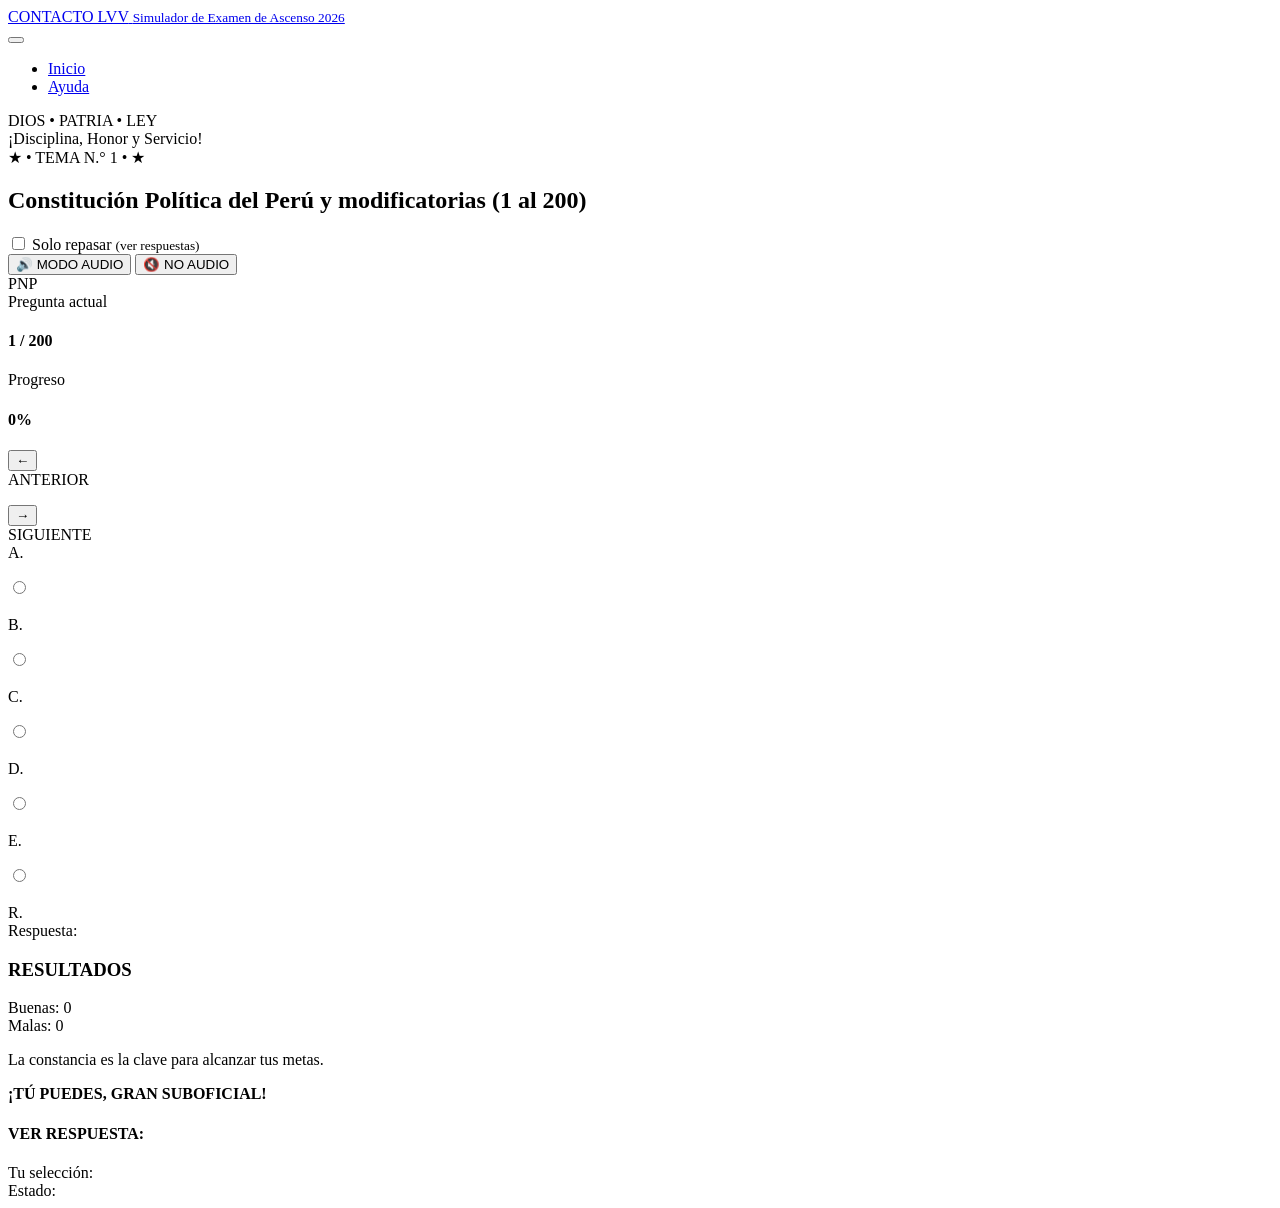
==== tema1.html @ 5bf06edc "Update tema1.html" ====
<!doctype html>
<html lang="es">

<head>
    <meta charset="utf-8">
    <meta name="viewport" content="width=device-width, initial-scale=1">
    <title>Prepárate para Ascender</title>

    <!-- Bootstrap -->
    <link rel="stylesheet" href="css/bootstrap.css" />

    <!-- Estilos PNP -->
    <link rel="stylesheet" href="css/estilos-pnp.css" />

    <!-- JS existente -->
    <script src="js/index.js"></script>
</head>

<body onload="contarLineas(); copiarLinea();">

    <!-- =========================
         FONDO DECORATIVO
    ========================== -->
    <div class="fondo-pnp"></div>

    <!-- =========================
         HEADER SUPERIOR
    ========================== -->
    <header class="header-pnp">
        <div class="container-fluid px-0">
            <nav class="navbar navbar-expand-lg navbar-pnp">
                <div class="container-fluid">
                    <a class="navbar-brand brand-pnp" href="#">
                        <div class="brand-logo">
                            <!-- Cambia por tu imagen real si quieres -->
                            <img src="img/escudo-pnp.png" alt="Escudo PNP" onerror="this.style.display='none'">
                        </div>
                        <div class="brand-texto">
                            <span class="brand-lvv">CONTACTO LVV</span>
                            <small>Simulador de Examen de Ascenso 2026</small>
                        </div>
                    </a>

                    <button class="navbar-toggler navbar-toggler-pnp" type="button" data-bs-toggle="collapse" data-bs-target="#navbarText">
                        <span class="navbar-toggler-icon"></span>
                    </button>

                    <div class="collapse navbar-collapse" id="navbarText">
                        <ul class="navbar-nav me-auto mb-2 mb-lg-0 nav-pnp">
                            <li class="nav-item">
                                <a class="nav-link active" href="principal.html">Inicio</a>
                            </li>
                            <li class="nav-item">
                                <a class="nav-link" href="#">Ayuda</a>
                            </li>
                        </ul>

                        <div class="header-lema">
                            <div class="lema-principal">DIOS • PATRIA • LEY</div>
                            <div class="lema-secundario">¡Disciplina, Honor y Servicio!</div>
                        </div>
                    </div>
                </div>
            </nav>
        </div>
    </header>

    <!-- =========================
         CONTENEDOR GENERAL
    ========================== -->
    <main class="contenedor-simulador">

        <!-- =========================
             CABECERA DEL TEMA
        ========================== -->
        <section class="panel panel-tema">
            <div class="tema-lateral">
                <img src="img/escudo-pnp.png" alt="Escudo PNP" onerror="this.style.display='none'">
            </div>

            <div class="tema-centro">
                <div class="tema-badge">★ • TEMA N.° 1 • ★</div>
                <h1>
                    Constitución Política del Perú y modificatorias
                    <span>(1 al 200)</span>
                </h1>
            </div>

            <div class="tema-lateral tema-lateral-right">
                <img src="img/escudo-pnp.png" alt="Escudo PNP" onerror="this.style.display='none'">
            </div>
        </section>

        <!-- =========================
             PANEL DE CONTROLES
        ========================== -->
        <section class="panel panel-controles">
            <div class="controles-izq">
                <label class="check-custom">
                    <input type="checkbox" id="evaluarcheck" onchange="micheck(this)">
                    <span class="check-box"></span>
                    <span class="check-texto">Solo repasar <small>(ver respuestas)</small></span>
                </label>
            </div>

            <div class="controles-centro">
                <button class="btn-pnp btn-audio-verde" onclick="leerparrafos()">
                    <span class="icono-btn">🔊</span> MODO AUDIO
                </button>

                <button class="btn-pnp btn-audio-rojo" onclick="detenerlectura()">
                    <span class="icono-btn">🔇</span> NO AUDIO
                </button>
            </div>

            <div class="controles-der">
                <div class="marca-pnp">PNP</div>
            </div>
        </section>

        <!-- =========================
             PANEL CONTADOR / PROGRESO
             (LISTO PARA CONECTAR CON JS)
        ========================== -->
        <section class="panel panel-progreso">
            <div class="progreso-bloque progreso-bloque-izq">
                <span class="lbl-progreso">Pregunta actual</span>
                <h4 id="contadorPreguntas">1 / 200</h4>
            </div>

            <div class="progreso-bloque progreso-bloque-centro">
                <div class="barra-progreso">
                    <div id="barraPreguntas" class="barra-progreso-fill"></div>
                </div>
            </div>

            <div class="progreso-bloque progreso-bloque-der">
                <span class="lbl-progreso">Progreso</span>
                <h4 id="porcentajePreguntas">0%</h4>
            </div>
        </section>

        <!-- =========================
             PREGUNTA PRINCIPAL
        ========================== -->
        <section class="panel panel-pregunta">
            <div class="pregunta-nav pregunta-nav-left">
                <button class="btn-nav-pregunta" onclick="atras()">
                    <span class="flecha-nav">←</span>
                </button>
                <div class="texto-nav">ANTERIOR</div>
            </div>

            <div class="pregunta-texto">
                <p id="parra1"></p>
            </div>

            <div class="pregunta-nav pregunta-nav-right">
                <button class="btn-nav-pregunta" onclick="siguiente()">
                    <span class="flecha-nav">→</span>
                </button>
                <div class="texto-nav">SIGUIENTE</div>
            </div>
        </section>

        <!-- =========================
             OPCIONES
        ========================== -->

        <!-- A -->
        <section class="opcion-card opcion-a">
            <div class="opcion-letra">A.</div>
            <div class="opcion-contenido">
                <p id="parra2"></p>
            </div>
            <div class="opcion-radio">
                <input type="radio" name="opcion" value="A" onclick="responder()">
            </div>
            <div class="opcion-estado">
                <img id="imagen1" src="" alt="">
            </div>
        </section>

        <!-- B -->
        <section class="opcion-card opcion-b">
            <div class="opcion-letra">B.</div>
            <div class="opcion-contenido">
                <p id="parra3"></p>
            </div>
            <div class="opcion-radio">
                <input type="radio" name="opcion" value="B" onclick="responder()">
            </div>
            <div class="opcion-estado">
                <img id="imagen2" src="" alt="">
            </div>
        </section>

        <!-- C -->
        <section class="opcion-card opcion-c">
            <div class="opcion-letra">C.</div>
            <div class="opcion-contenido">
                <p id="parra4"></p>
            </div>
            <div class="opcion-radio">
                <input type="radio" name="opcion" value="C" onclick="responder()">
            </div>
            <div class="opcion-estado">
                <img id="imagen3" src="" alt="">
            </div>
        </section>

        <!-- D -->
        <section class="opcion-card opcion-d">
            <div class="opcion-letra">D.</div>
            <div class="opcion-contenido">
                <p id="parra5"></p>
            </div>
            <div class="opcion-radio">
                <input type="radio" name="opcion" value="D" onclick="responder()">
            </div>
            <div class="opcion-estado">
                <img id="imagen4" src="" alt="">
            </div>
        </section>

        <!-- E -->
        <section class="opcion-card opcion-e">
            <div class="opcion-letra">E.</div>
            <div class="opcion-contenido">
                <p id="parra6"></p>
            </div>
            <div class="opcion-radio">
                <input type="radio" name="opcion" value="E" onclick="responder()">
            </div>
            <div class="opcion-estado">
                <img id="imagen5" src="" alt="">
            </div>
        </section>

        <!-- =========================
             RESPUESTA / EXPLICACIÓN
        ========================== -->
        <section class="panel panel-respuesta" id="bloqueRespuesta">
            <div class="respuesta-icono">R.</div>
            <div class="respuesta-texto">
                <div class="respuesta-titulo">Respuesta:</div>
                <p id="parra7"></p>
            </div>
        </section>

        <!-- =========================
             RESULTADOS
        ========================== -->
        <section class="panel panel-resultados">
            <div class="resultado-escudo">
                <img src="img/escudo-pnp.png" alt="Escudo PNP" onerror="this.style.display='none'">
            </div>

            <div class="resultado-marcadores">
                <h3>RESULTADOS</h3>

                <div class="marcador-item marcador-buenas">
                    <span class="marcador-label">Buenas:</span>
                    <span id="verbuenas">0</span>
                </div>

                <div class="marcador-item marcador-malas">
                    <span class="marcador-label">Malas:</span>
                    <span id="vermalas">0</span>
                </div>

                <div class="marcador-item marcador-extra">
                    <span id="malucas"></span>
                </div>
            </div>

            <div class="resultado-frase">
                <p>La constancia es la clave para alcanzar tus metas.</p>
                <strong>¡TÚ PUEDES, GRAN SUBOFICIAL!</strong>
            </div>
        </section>

        <!-- =========================
             PANEL INFERIOR
        ========================== -->
        <section class="panel panel-info-final">
            <div class="info-columna info-respuesta">
                <h4>VER RESPUESTA:</h4>
                <div class="caja-respuesta">
                    <p id="respuesta" hidden></p>
                </div>
            </div>

            <div class="info-columna info-estado">
                <div class="dato-estado">
                    <span class="dato-label">Tu selección:</span>
                    <strong id="seleccion"></strong>
                </div>
                <div class="dato-estado">
                    <span class="dato-label">Estado:</span>
                    <strong id="verbandera"></strong>
                </div>
            </div>
        </section>

        <!-- textarea oculto -->
    
        <textarea id="txtArea" cols="50" hidden="none">
1. TODA PERSONA TIENE DERECHO: A ELEGIR SU LUGAR DE RESIDENCIA, A TRANSITAR POR EL TERRITORIO NACIONAL Y A SALIR DE ÉL Y ENTRAR EN ÉL, SALVO LIMITACIONES POR:
RAZONES DE SEGURIDAD PREVIA RESOLUCIÓN FISCAL Y EN APLICACIÓN DE LA LEY DE EXTRANJERÍA.
CAUSAS DE SALUD PÚBLICA O POR MANDATO JUDICIAL O POR APLICACIÓN DE LA LEY DE MIGRACIONES.
RAZONES DE SANIDAD O POR MANDATO JUDICIAL O POR APLICACIÓN DE LA LEY DE EXTRANJERÍA.
CAUSAS DE SALUBRIDAD, MANDATO ADMINISTRATIVO O POR APLICACIÓN DE LA LEY DE EXTRANJERÍA 
RAZONES DE SANIDAD O POR MANDATO JUDICIAL A PEDIDO DE LA SEGURIDAD PRIVADA AEROPORTUARIA.
RAZONES DE SANIDAD O POR MANDATO JUDICIAL O POR APLICACIÓN DE LA LEY DE EXTRANJERÍA.
UBICACIÓN ART: [TITULO l] [CAPITULO l]
CÓDIGO.180838
.
2.	SE RECONOCEN LOS DERECHOS DE SINDICACIÓN Y HUELGA DE LOS SERVIDORES PÚBLICOS. NO ESTÁN COMPRENDIDOS:.
TODOS LOS FUNCIONARIOS DEL ESTADO.
LOS MIEMBROS DE LA SUNAT NI DEL INSTITUTO NACIONAL PENITENCIARIO.
LOS QUE DESEMPEÑAN CARGOS DE CARRERA EN LA ADMINISTRACIÓN PÚBLICA.
LOS MIEMBROS DE LAS FUERZAS ARMADAS Y DE LA POLICÍA NACIONAL.
LOS MIEMBROS DE LAS FUERZAS ARMADAS Y DE LA POLICÍA NACIONAL EN ACTIVIDAD Y RETIRO.
LOS MIEMBROS DE LAS FUERZAS ARMADAS Y DE LA POLICÍA NACIONAL.
UBICACIÓN. ART: [TITULO l] [CAPITULO IV]
CÓDIGO.180839
.
3.	TODA PERSONA TIENE DERECHO AL HONOR Y A LA:.
INTIMIDAD PERSONAL Y FAMILIAR.
DESHONRA.
VIDA EN RIQUEZA
INTIMIDAD.
INTIMIDAD RELIGIOSA 
INTIMIDAD PERSONAL Y FAMILIAR.
UBICACIÓN: (ART: [TITULO l] [CAPITULO l] 
CÓDIGO:180840
.
4.	TIENE LA MÁS ALTA JERARQUÍA EN EL SERVICIO A LA NACIÓN.
JUECES SUPERIORES
EL PRESIDENTE DEL TRIBUNAL CONSTITUCIONAL.
EL FISCAL DE LA NACIÓN.
EL PRESIDENTE DEL CONSEJO DE MINISTROS.
PRESIDENTE DE LA REPÚBLICA.
PRESIDENTE DE LA REPÚBLICA.
UBICACIÓN: (ART: [TITULO l] [CAPITULO IV] 
CÓDIGO180841
.
5.	ESTA CONSIDERADO EN LA FINALIDAD FUNDAMENTAL DE LA POLICIA NACIONAL LO SIGUIENTE:.
GARANTIZAR, MANTENER Y RESTABLECER EL ORDEN INTERNO Y PÚBLICO.
GARANTIZAR, MANTENER Y ESTABLECER EL ORDEN INTERNO.
GARANTIZAR, MANTENER Y RESTABLECER EL ORDEN PÚBLICO.
GARANTIZAR, MANTENER Y RESTABLECER EL ORDEN INTERNO.
GARANTIZAR Y RESTABLECER EL ORDEN INTERNO.
GARANTIZAR, MANTENER Y RESTABLECER EL ORDEN INTERNO.
UBICACIÓN: (ART: [TITULO IV] [CAPITULO XII]
CÓDIGO:180842
.
6.	ES ESTADO DE EMERGENCIA SE PRODUCE EN CASO DE:.
GUERRA CIVIL 
CATÁSTROFE O DE GRAVES CIRCUNSTANCIAS QUE AFECTEN LA VIDA DE LA NACIÓN.
INVASIÓN.
GUERRA EXTERIOR.
CONFLICTOS SOCIALES.
CATÁSTROFE O DE GRAVES CIRCUNSTANCIAS QUE AFECTEN LA VIDA DE LA NACIÓN.
UBICACIÓN: (ART: [TITULO IV] [CAPITULO VII]
CÓDIGO.180843
.
7.	EN LOS DERECHOS FUNDAMENTALES DE LA PERSONA; TODA PERSONA TIENE DERECHO:.
A PARTICIPAR EN LA SEGURIDAD CIUDADANA 
A LA LIBERTAD DE CONCIENCIA Y DE RELIGIÓN EN FORMA INDIVIDUAL O ASOCIADA.
A PARTICIPAR EN EL ORDEN PÚBLICO.
A PARTICIPAR EN EL ORDEN INTERNO.
A INFORMACIONES QUE AFECTAN LA INTIMIDAD PERSONAL.
A LA LIBERTAD DE CONCIENCIA Y DE RELIGIÓN EN FORMA INDIVIDUAL O ASOCIADA.
UBICACIÓN: (ART: [TITULO l] [CAPITULO l]
CÓDIGO.180844
.
8.	MIENTRAS NO HAYAN PASADO A LA SITUACIÓN DE RETIRO, DE ACUERDO A LEY, LOS MIEMBROS DE LAS FUERZAS ARMADAS Y DE LA POLICIA NACIONAL, NO PUEDEN REALIZAR ACTOS DE:.
REUNIÓN.
ASOCIACIÓN.
PROSELITISMO.
DIVERSIÓN.
ORGANIZACIÓN.
PROSELITISMO.
UBICACIÓN: (ART: [TITULO l] [CAPITULO III]
CÓDIGO180845
.
9.	QUIÉN DIRIGE EL SISTEMA DE DEFENSA NACIONAL:
EL PRESIDENTE DEL CONGRESO DE LA REPÚBLICA.
EL FISCAL DE LA NACIÓN.
EL PRESIDENTE DEL CONSEJO DE MINISTROS.
EL PRESIDENTE DE LA REPÚBLICA.
EL PRESIDENTE DEL COMANDO CONJUNTO DE LAS FUERZAS ARMADAS.
EL PRESIDENTE DE LA REPÚBLICA.
UBICACIÓN: (ART: [TITULO IV] [CAPITULO XII] 
CÓDIGO:180846
.
10 NADIE PUEDE SER INCOMUNICADO, SINO EN CASO INDISPENSABLE PARA EL ESCLARECIMIENTO DE UN DELITO Y:.
DE ACUERDO A LA GRAVEDAD DEL DELITO Y POR EL TIEMPO QUE DISPONGA EL JUEZ.
EN LA FORMA DE ACUERDO A LOS PROTOCOLOS DE LA INVESTIGACIÓN.
QUIEN LA EMPLEA INCURRE EN RESPONSABILIDAD.
DE LA MANERA ESTABLECIDA Y DE ACUERDO A LA GRAVEDAD DE LOS HECHOS.
EN LA FORMA Y POR EL TIEMPO PREVISTOS POR LA LEY.
EN LA FORMA Y POR EL TIEMPO PREVISTOS POR LA LEY.
UBICACIÓN(ART: [TITULO l] [CAPITULO l] 
CÓDIGO.180847
.
11.	LOS PERUANOS MAYORES DE DIECIOCHO AÑOS, SON:.
ELEGIBLES.
CONTRIBUYENTES
CIUDADANOS.
HABITANTES.
EXTRANJEROS.
CIUDADANOS.
UBICACIÓN: (ART: [TITULO l] [CAPITULO III]
CÓDIGO.180848
.
12.	TODA PERSONA TIENE DERECHO A LA VIDA, A SU IDENTIDAD, A SU INTEGRIDAD MORAL, PSÍQUICA Y FISICA Y A SU LIBRE DESARROLLO Y:.
DEBERES.
BIENESTAR.
OBLIGACIÓN.
CUALIDAD.
FORMALIDAD 
BIENESTAR.
UBICACIÓN: (ART: [TITULO l] [CAPITULO l]
CÓDIGO:180849
.
13.	EL PRESIDENTE DE LA REPÚBLICA OTORGA LOS ASCENSOS DE LOS GENERALES Y ALMIRANTES DE LAS FUERZAS ARMADAS Y DE LOS GENERALES DE LA POLICÍA NACIONAL, SEGÚN:.
PROPUESTA DEL DIRECTOR GENERAL DE LA PNP.
PROPUESTA DEL INSTITUTO CORRESPONDIENTE.
PROPUESTA DEL COMANDANTE GENERAL DEL EJÉRCITO.
PROPUESTA DEL MINISTRO DEL INTERIOR.
PROPUESTA DEL MINISTRO DE DEFENSA.
PROPUESTA DEL INSTITUTO CORRESPONDIENTE.
UBICACIÓN. (ART: [TITULO IV] CAPITULO XII]
CÓDIGO:180850
.
14 ¿EN QUE CASO NO SE ENTREGA AL ASILADO AL PAÍS CUYO GOBIERNO LO PERSIGUE?.
EN CASO DE PERDÓN.
EN CASO DE AMNISTÍA.
EN CASO DE INDULTO.
EN CASO DE EXPULSIÓN.
EN CASO DE DETENCIÓN.
EN CASO DE EXPULSIÓN.
UBICACIÓN: (ART: [TITULO I] [CAPITULO III]
CÓDIGO:180851
.
15.	NO PUEDEN PARTICIPAR EN ACTIVIDADES PARTIDARIAS O MANIFESTACIONES NI REALIZAR ACTOS DE PROSELITISMO,
MIENTRAS NO HAYAN PASADO A LA SITUACIÓN DE RETIRO:.
LOS MIEMBROS DE LAS FUERZAS ARMADAS Y DE LA POLICÍA NACIONAL.
LOS INTEGRANTES DE LAS RONDAS CAMPESINASLOS MIEMBROS DEL SERENAZGO.
LOS INTEGRANTES DEL CUERPO GENERAL DE BOMBEROS.
LOS MIEMBROS DE LOS COMITÉS DE AUTODEFENSA.
LOS MIEMBROS DE LAS FUERZAS ARMADAS Y DE LA POLICÍA NACIONAL.
UBICACIÓN: (ART: [TITULO l] [CAPITULO III]
CÓDIGO.180852
.
16.	TODA PERSONA TIENE DERECHO A LA LIBERTAD Y A LA SEGURIDAD PERSONALES, EN CONSECUENCIA NADIE DEBE SER VÍCTIMA DE:.
INCOMUNICACIÓN, SALVO SEA NECESARIO PARA LA INVESTIGACIÓN ADMINISTRATIVA A CARGO DE LA OFICINA DE DISCIPLINA 
DELITO CONTRA EL PATRIMONIO EN LA MODALIDAD DE ROBO COMETIDO POR DOS O MAS PERSONAS.
OBTENCIÓN DE DECLARACIONES VIOLENTAS, PREVIA RESOLUCIÓN JURISDICCIONAL CON LAS GARANTÍAS DE LEY.
DETENCIÓN ARBITRARIA, SALVO COMETA INFRACCIÓN AL RÉGIMEN DISCIPLINARIO EN EL NIVEL DE MUY GRAVE.
VIOLENCIA MORAL, PSÍQUICA O FÍSICA, NI SOMETIDO A TORTURA O A TRATOS INHUMANOS O HUMILLANTES.
VIOLENCIA MORAL, PSÍQUICA O FÍSICA, NI SOMETIDO A TORTURA O A TRATOS INHUMANOS O HUMILLANTES.
UBICACIÓN: (ART: [TITULO l] [CAPITULO l] 
CÓDIGO180853
.
17.	NO SON DELIBERANTES, ESTÁN SUBORDINADAS AL PODER CONSTITUCIONAL:. 
LAS FUERZAS ARMADAS Y LA POLICÍA NACIONAL.
CONGRESISTAS DE LA REPÚBLICA.
PODER JUDICIAL Y EL MINISTERIO PÚBLICO.
EL EJÉRCITO, MARINA, AVIACIÓN Y POLICÍA PRIVADA.
LOS FISCALES TITULARES DE LA ACCIÓN PENAL.
LAS FUERZAS ARMADAS Y LA POLICÍA NACIONAL.
UBICACIÓN: (ART: [TITULO IV] [CAPITULO XII]
CÓDIGO:180854
.
18 NINGÚN FUNCIONARIO O SERVIDOR PÚBLICO PUEDE DESEMPEÑAR MÁS DE UN EMPLEO O CARGO PÚBLICO REMUNERADO, CON EXCEPCIÓN DE UNO MÁS:.
POR FUNCIÓN DOCENTE.
POR ORDEN DEL PRESIDENTE DE LA REPÚBLICA.
POR DISPOSICIÓN SUPERIOR
POR FUNCIÓN DE LOCADOR.
POR ORDEN DEL DIRECTOR GENERAL DE LA PNP.
POR FUNCIÓN DOCENTE.
UBICACIÓN. (ART: [TITULO l] [CAPITULO IV]
CÓDIGO.180855
.
19.	LA DEFENSA DE LA PERSONA HUMANA Y EL RESPETO DE SU DIGNIDAD SON EL FIN SUPREMO DE:.
EL ESTADO Y EL GOBIERNO 
EL GOBIERNO Y LA COMUNIDAD.
LA SOCIEDAD Y LA NACIÓN.
LA SOCIEDAD Y EL GOBIERNO.
LA SOCIEDAD Y DEL ESTADO.
LA SOCIEDAD Y DEL ESTADO.
UBICACIÓN. (ART. [TITULO l] [CAPITULO l] 
CÓDIGO:180856
.
20.	LA DEFENSA DE LOS INTERESES DEL ESTADO ESTÁ A CARGO DE LOS:.
CONGRESISTAS CONFORME A LEY.
MINISTROS DE ESTADO CONFORME A LEY.
PRESIDENTES DE LOS GOBIERNOS REGIONALES CONFORME A LEY.
REPRESENTANTES DEL MINISTERIO PÚBLICO CONFORME A LEY.
PROCURADORES PÚBLICOS CONFORME A LEY.
PROCURADORES PÚBLICOS CONFORME A LEY.
UBICACIÓN: (ART: [TITULO ll] [CAPITULO l] 
CÓDIGO180857
.
21 ES DELITO TODA ACCIÓN QUE SUSPENDE O CLAUSURA ALGÚN ÓRGANO DE EXPRESIÓN O LE IMPIDE:.
CIRCULAR LIBREMENTE.
FUNDAR MEDIOS DE COMUNICACIÓN.
DIFUNDIR MEDIOS DE COMUNICACIÓN.
DIFUNDIR LIBREMENTE.
CIRCULAR RESTRICTIVAMENTE.
CIRCULAR LIBREMENTE.
UBICACIÓN: (ART: [TITULO l] [CAPITULO l] 
CÓDIGO:180858
.
22. TODA PERSONA TIENE DERECHO A LA LIBERTAD Y A LA SEGURIDAD PERSONALES, EN CONSECUENCIA:.
NO HAY PRISIÓN POR DEUDAS. ESTE PRINCIPIO NO ES APLICABLE AL INCUMPLIMIENTO DE DEBERES ALIMENTARIOS.
NO HAY PRISIÓN POR DEUDAS. ESTE PRINCIPIO NO LIMITA EL MANDATO JUDICIAL POR INCUMPLIMIENTO DE DEBERES ALIMENTARIOS.
NO HAY PRISIÓN POR DEUDAS. ESTE PRINCIPIO ES LIMITADO POR EL MANDATO FISCAL POR INCUMPLIMIENTO DE DEBERES ALIMENTARIOS.
NO HAY PRISIÓN POR DEUDAS. ESTE PRINCIPIO CORRESPONDE A TODOS LOS CASOS SUJETOS A RESOLUCIÓN JURISDICCIONAL.
NO HAY PRISIÓN POR DEUDAS. ESTE PRINCIPIO NO LIMITA EL MANDATO DEL DEFENSOR DEL PUEBLO EN PRESUNCIÓN DE DELITOS ALIMENTARIOS.
NO HAY PRISIÓN POR DEUDAS. ESTE PRINCIPIO NO LIMITA EL MANDATO JUDICIAL POR INCUMPLIMIENTO DE DEBERES ALIMENTARIOS.
UBICACIÓN: (ART: [TITULO l] [CAPITULO l] 
CÓDIGO:180859
.
23.	ESTA CONSIDERADO COMO UNA FINALIDAD FUNDAMENTAL DE LA POLICÍA NACIONAL:.
GARANTIZAR LA INTEGRIDAD TERRITORIAL DE LA REPÚBLICA.
ASUMIR EL CONTROL DEL MINISTERIO PÚBLICO 
LA DIRECCIÓN Y PREPARACIÓN DE LA DEFENSA NACIONAL 
PREVIENE, INVESTIGA Y COMBATE LA DELINCUENCIA.
PREVENIR, INVESTIGAR Y CONTROLAR LAS FRONTERAS.
PREVIENE, INVESTIGA Y COMBATE LA DELINCUENCIA.
UBICACIÓN: (ART: [TITULO IV] [CAPITULO XII]
CÓDIGO.180860
.
24.	TODA PERSONA TIENE DERECHO A GUARDAR EL:
SECRETO INDUSTRIAL
SECRETO LABORAL.
SECRETO PROFESIONAL.
SECRETO FAMILIAR.
SECRETO ELECTORAL 
SECRETO PROFESIONAL.
UBICACIÓN: (ART: [TITULO l] [CAPITULO l] 
CÓDIGO.180861
.
25.	TODA PERSONA TIENE DERECHO: A QUE LOS SERVICIOS INFORMÁTICOS, COMPUTARIZADOS O NO, PÚBLICOS O PRIVADOS:.
NO SUMINISTREN DATOS DE TODO TIPO, EN LA INVESTIGACIÓN PREPARATORIA.
NO SUMINISTREN DATOS QUE AFECTARÍAN EL PATRIMONIO PERSONAL Y FAMILIAR.
NO SUMINISTREN INFORMACIONES QUE AFECTEN LA INTIMIDAD PERSONAL Y FAMILIAR.
NO SUMINISTREN INFORMACIONES QUE AFECTEN EL ENTORNO LABORAL FEMENINO.
SUMINISTREN INFORMACIONES QUE AFECTEN LA INTIMIDAD PERSONAL Y FAMILIAR.
NO SUMINISTREN INFORMACIONES QUE AFECTEN LA INTIMIDAD PERSONAL Y FAMILIAR.
UBICACIÓN: (ART: [TITULO l] [CAPITULO l]
CÓDIGO:180862
.
26 ES DEBER DEL ESTADO ESTABLECER Y EJECUTAR LA POLITICA DE FRONTERAS Y PROMOVER LA INTEGRACIÓN, PARTICULARMENTE:
LATINOAMERICANA.
EUROPEA.
NORTEAMERICANA
SUDAMERICANA.
ASIÁTICA.
LATINOAMERICANA.
UBICACIÓN. (ART: [TITULO ll] [CAPITULO l]
CÓDIGO.180863
.
27.	SÓLO LAS FUERZAS ARMADAS Y LA POLICIA NACIONAL PUEDEN POSEER Y USAR ARMAS DE GUERRA, TODAS LAS QUE EXISTEN, ASI COMO LAS QUE SE FABRIQUEN O SE INTRODUZCAN EN EL PAIS PASAN A SER PROPIEDAD DEL ESTADO:. 
LUEGO DE UN PROCESO Y DE SER INDEMNIZADO
DESPUÉS DE EFECTUADA LA INVESTIGACIÓN.
SIN PROCESO NI INDEMNIZACIÓN.
PREVIA INDEMNIZACIÓN.
LUEGO DE UN PROCESO JUDICIAL.
SIN PROCESO NI INDEMNIZACIÓN.
UBICACIÓN: (ART: [TITULO IV] [CAPITULO XII] 
CÓDIGO:180864
.
28.	EL PLAZO DE PRESCRIPCIÓN SE DUPLICA EN CASO DE DELITOS COMETIDOS CONTRA EL PATRIMONIO DEL:.
AMBIENTE.
INSTITUTO.
PARTIDO POLÍTICO.
ESTADO.
PRIVADO.
ESTADO.
UBICACIÓN(ART: 41 [TITULO l] [CAPITULO IV]
CÓDIGO.180865
.
29.	LAS COMUNICACIONES, TELECOMUNICACIONES O SUS INSTRUMENTOS SÓLO PUEDEN SER ABIERTOS, INCAUTADOS, INTERCEPTADOS O INTERVENIDOS POR MANDAMIENTO MOTIVADO DEL:.
POLICÍA.
FISCAL.
JUEZ.
ABOGADO 
DEFENSOR DEL PUEBLO.
JUEZ.
UBICACIÓN: (ART: [TITULO l] [CAPITULO l]
CÓDIGO:180866
.
30	LOS DERECHOS DE INFORMAR Y OPINAR COMPRENDEN:.
LOS DE FUNDAR MEDIOS Y MECANISMOS DE EXPRESIÓN.
LOS DE FUNDAR MEDIOS DE COMUNICACIÓN.
LA INTEGRIDAD MORAL, PSÍQUICA, FÍSICA Y LIBRE DESARROLLO.
LA BUENA REPUTACIÓN, INTIMIDAD PERSONAL, VOZ E IMAGEN PROPIAS.
EJERCER EN PÚBLICO Y LIBREMENTE TODA CONFESIÓN RELIGIOSA.
LOS DE FUNDAR MEDIOS DE COMUNICACIÓN.
UBICACIÓN: (ART: [TITULO l] [CAPITULO l]
CÓDIGO:180867
.
31	LOS DELITOS COMETIDOS POR MEDIO DEL LIBRO, LA PRENSA Y LOS DEMÁS MEDIOS DE COMUNICACIÓN SOCIAL SE TIPIFICAN
EL CÓDIGO CIVIL Y SE JUZGAN EN EL FUERO CIVIL 
EL CÓDIGO PENAL Y SE JUZGAN EN EL FUERO MILITAR.
EL CÓDIGO DE JUSTICIA MILITAR Y SE JUZGAN EN EL FUERO COMÚN.
EL CÓDIGO CIVIL Y SE JUZGAN EN EL FUERO COMÚN.
EL CÓDIGO PENAL Y SE JUZGAN EN EL FUERO COMÚN.
EL CÓDIGO PENAL Y SE JUZGAN EN EL FUERO COMÚN.
UBICACIÓN:
CÓDIGO:180868
.
32.	LOS MIEMBROS DE LAS FUERZAS ARMADAS Y LA POLICÍA NACIONAL DEL PERÚ TIENEN DERECHO
A SER ELEGIDOS DIPUTADOS
A SER ELEGIDOS SENADORES
AL VOTO Y A LA PARTICIPACIÓN CIUDADANA
A SER ELEGIDOS ALCALDES
A SER ELEGIDOS GOBERNADORES
AL VOTO Y A LA PARTICIPACIÓN CIUDADANA
UBICACIÓN. (ART: [TITULO I] [CAPITULO III]
CÓDIGO.180869
.
33.	RESPECTO A LA INVIOLABILIDAD DEL DOMICILIO NADIE PUEDE INGRESAR EN ÉL NI EFECTUAR INVESTIGACIONES O REGISTROS SIN AUTORIZACIÓN DE LA PERSONA QUE LO HABITA O SIN MANDATO JUDICIAL:
NADIE ESTA OBLIGADO A HACER LO QUE LA LEY NO MANDA
SALVO FLAGRANTE DELITO O MUY GRAVE PELIGRO DE SU PERPETRACIÓN.
SALVO EN LOS CASOS QUE PREVIERA EL DECRETO LEGISLATIVO 1148.
LAS EXCEPCIONES POR SANIDAD SON REGULADAS POR EL CONGRESO 
ANTE INGRESO LEGAL, LA POLICÍA ESTABLECERÁ LA RESPONSABILIDAD 
SALVO FLAGRANTE DELITO O MUY GRAVE PELIGRO DE SU PERPETRACIÓN.
UBICACIÓN: (ART. [TITULO l] [CAPITULO l] 
CÓDIGO:180870
.
34.	EN DEFENSA DEL ORDEN CONSTITUCIONAL LA POBLACIÓN CIVIL TIENE DERECHO DE:.
SUBVERSIÓN.
INSURGENCIA.
HUELGA 
BLOQUEO DE VÍAS
MÍTINES.
INSURGENCIA.
UBICACIÓN' (ART: [TITULO ll] [CAPITULO l] 
CÓDIGO180871
.
35.	CARECEN DE VALOR LAS DECLARACIONES OBTENIDAS POR LA VIOLENCIA. QUIEN LA EMPLEA INCURRE EN:
VIOLENCIA FAMILIAR
CONTRAVENCIÓN.
VICTIMIZACIÓN.
ABUSO DE AUTORIDAD.
RESPONSABILIDAD.
RESPONSABILIDAD.
UBICACIÓN: (ART: [TITULO l] [CAPITULO l]
CÓDIGO:180872
.
36 PARA CASOS DE TERRORISMO Y ESPIONAJE, LAS AUTORIDADES POLICIALES PUEDEN EFECTUAR LA DETENCIÓN PREVENTIVA POR UN TÉRMINO NO MAYOR DE QUINCE DIAS NATURALES, RESPECTO A LOS:
AUTORES DEL HECHO DELICTUOSO.
PRESUNTOS AUTORES.
PRESUNTOS IMPLICADOS.
PRESUNTOS COAUTORES.
INTERVENIDOS EN FLAGRANTE DELITO.
PRESUNTOS IMPLICADOS.
UBICACIÓN(ART: [TITULO l] [CAPITULO l] 
CÓDIGO180873
.
37.	LOS ACTOS DE QUIENES USURPAN FUNCIONES PÚBLICAS SON:
NULOS.
ACEPTADOS. 
 APROBADOS.
LEGÍTIMOS.
ILEGÍTIMOS.
NULOS.
UBICACIÓN: (ART: [TITULO ll] [CAPITULO l]
CÓDIGO:180874
.
38.	NO SE CONCEDE EXTRADICIÓN SI SE CONSIDERA QUE HA SIDO SOLICITADA CON EL FIN DE PERSEGUIR O CASTIGAR POR MOTIVO DE:.
CLASE SOCIAL, EDAD O IDENTIDAD 
PROFESIÓN, EDAD O LUGAR DE NACIMIENTO.
DOCUMENTO DE IDENTIDAD O EDAD.
IDENTIDAD O PROFESIÓN.
RELIGIÓN, NACIONALIDAD, OPINIÓN O RAZA.
RELIGIÓN, NACIONALIDAD, OPINIÓN O RAZA.
UBICACIÓN. (ART: [TITULO l] [CAPITULO III]
CÓDIGO.180875
.
39.	TODA PERSONA TIENE DERECHO A LA LIBERTAD Y A LA SEGURIDAD PERSONALES. EN CONSECUENCIA:.
ESTÁN PROHIBIDAS LA ESCLAVITUD, LA SERVIDUMBRE Y LA TRATA DE SERES HUMANOS EN CUALQUIERA DE SUS FORMAS.
ESTÁN PERMITIDAS LA ESCLAVITUD, LA SERVIDUMBRE Y LA TRATA DE SERES HUMANOS EN CUALQUIERA DE SUS FORMAS.
ESTÁN PERMITIDAS LA ESCLAVITUD, LA SERVIDUMBRE Y LA TRATA DE SERES HUMANOS EN TODAS SUS FORMAS.
LA ESCLAVITUD, LA SERVIDUMBRE Y LA TRATA DE SERES HUMANOS, ESTÁN PERMITIDAS EN TODAS SUS FORMAS.
LA ESCLAVITUD, LA SERVIDUMBRE Y LA TRATA DE PERSONAS, ESTÁN PERMITIDAS EN TODAS SUS FORMAS.
ESTÁN PROHIBIDAS LA ESCLAVITUD, LA SERVIDUMBRE Y LA TRATA DE SERES HUMANOS EN CUALQUIERA DE SUS FORMAS.
UBICACIÓN' (ART: [TITULO l] [CAPITULO l]
CÓDIGO.180876
.
40. TODA PERSONA TIENE DERECHO: A SOLICITAR SIN EXPRESIÓN DE CAUSA LA INFORMACIÓN QUE REQUIERA Y 
RECIBIRLA DE CUALQUIER ENTIDAD PÚBLICA.
RECIBIRLA DE CUALQUIER ENTIDAD BANCARIA.
RECIBIRLA DE CUALQUIER ENTIDAD ADMINISTRATIVA.
RECIBIRLA DE CUALQUIER ENTIDAD PRIVADA.
RECIBIRLA DE CUALQUIER ENTIDAD ESTATAL.
RECIBIRLA DE CUALQUIER ENTIDAD PÚBLICA.
UBICACIÓN: (ART: [TITULO l] [CAPITULO l]
CÓDIGO.180877
.
41 DERECHOS FUNDAMENTALES DE LA PERSONA. -TODA PERSONA TIENE DERECHO 
LAS LIBERTADES DE INFORMACIÓN, OPINIÓN, EXPRESIÓN Y DIFUSIÓN DEL PENSAMIENTO MEDIANTE LA PALABRA ORAL O ESCRITA O LA IMAGEN.
AL SECRETO BANCARIO Y LA RESERVA TRIBUTARIA, LOS QUE PUEDEN LEVANTARSE SÓLO PREVIA RESOLUCIÓN DEL FISCAL DE LA INVESTIGACIÓN PREPARATORIA.
A LA LEGÍTIMA DEFENSA, EN CONSECUENCIA EL USO DEL ARMA DE GUERRA ES FACULTAD DE LA SEGURIDAD PRIVADA ANTE LA COMISIÓN DE HURTO AGRAVADO 
A LA LIBERTAD Y A LA SEGURIDAD PERSONAL; EN CONSECUENCIA, NADIE ESTA OBLIGADO A HACER LO QUE LA LEY MANDA, NI IMPEDIDO DE HACER LO QUE ELLA PROHÍBE.
A LA SEGURIDAD CIUDADANA Y EL ORDEN PÚBLICO.
LAS LIBERTADES DE INFORMACIÓN, OPINIÓN, EXPRESIÓN Y DIFUSIÓN DEL PENSAMIENTO MEDIANTE LA PALABRA ORAL O ESCRITA O LA IMAGEN.
UBICACIÓN: (ART: [TITULO l] [CAPITULO l] 
CÓDIGO.180878
.
42.	PARTICIPAN EN EL DESARROLLO ECONÓMICO Y SOCIAL DEL PAÍS, Y EN LA DEFENSA CIVIL DE ACUERDO A LEY:.
LA POLICÍA NACIONAL.
LAS FUERZAS POLICIALES Y FUERZAS ARMADAS.
LAS FUERZAS ARMADAS Y LA POLICÍA NACIONAL.
LAS FUERZAS ARMADAS Y RONDAS CAMPESINAS 
FUERZAS ARMADAS.
LAS FUERZAS ARMADAS Y LA POLICÍA NACIONAL.
UBICACIÓN. (ART: [TITULO IV] [CAPITULO XII] 
CÓDIGO.180879
.
43.	NADIE PUEDE INGRESAR EN ÉL NI EFECTUAR INVESTIGACIONES O REGISTROS SIN AUTORIZACIÓN DE LA PERSONA QUE LO HABITA O SIN MANDATO JUDICIAL, SALVO FLAGRANTE DELITO O MUY GRAVE PELIGRO DE SU PERPETRACIÓN. EL ENUNCIADO CORRESPONDE:
AL SECRETO Y LA INVIOLABILIDAD DE SUS COMUNICACIONES Y DOCUMENTOS PRIVADOS 
A LA INVIOLABILIDAD DEL DOMICILIO.
A LA INVIOLABILIDAD DE MORADA.
A LA INVIOLABILIDAD DE PROPIEDAD.
A LA IGUALDAD ANTE LA LEY.
A LA INVIOLABILIDAD DEL DOMICILIO.
UBICACION
CÓDIGO:180880
.
44.	PUEDE LEVANTARSE A PEDIDO DE UNA COMISIÓN INVESTIGADORA DE LA CÁMARA DE DIPUTADOS, CON ARREGLO A LEY Y SIEMPRE QUE SE REFIERAN AL CASO INVESTIGADO:
SECRETO FINANCIERO.
SECRETO BANCARIO.
SECRETO MILITAR.
INTIMIDAD PERSONAL.
RESERVA POLICIAL.
SECRETO BANCARIO.
UBICACIÓN: (ART: [TITULO l] [CAPITULO l]
CÓDIGO:180881
.
45.	EL EJERCICIO DE LA CIUDADANÍA SE SUSPENDE POR:.
SENTENCIA DEL MINISTERIO PÚBLICO.
RESOLUCIÓN DEL CONGRESO DE LA REPÚBLICA.
SENTENCIA DEL PROCURADOR PÚBLICO DEL ESTADO.
SENTENCIA CON PENA PRIVATIVA DE LA LIBERTAD.
SENTENCIA DEL DEFENSOR DEL PUEBLO 
SENTENCIA CON PENA PRIVATIVA DE LA LIBERTAD.
UBICACIÓN: (ART. [TITULO I] [CAPITULO III] 
CÓDIGO:180882
.
46.	EL SECRETO BANCARIO Y LA RESERVA TRIBUTARIA PUEDEN LEVANTARSE:.
A PEDIDO DE LA POLICÍA NACIONAL.
A PEDIDO DEL JUEZ.
A PEDIDO DEL FISCAL 
A TRAVÉS DEL CONSEJO DE MINISTROS.
A PEDIDO DE LA SUPERINTENDENCIA DE BANCA Y SEGUROS.
A PEDIDO DEL JUEZ.
UBICACIÓN' (ART: [TITULO l] [CAPITULO l]
CÓDIGO180883
.
47.	EN CUANTO A LOS CIUDADANOS CON FACULTAD PARA INTERPONER ACCIÓN DE INCONSTITUCIONALIDAD ESTÁN SUPEDITADOS A COMPROBACIÓN POR EL:.
JURADO NACIONAL DE ELECCIONES.
OFICINA NACIONAL DE PROCESOS ELECTORALES.
REGISTRO NACIONAL DE IDENTIFICACIÓN Y ESTADO.
MISIÓN DE OBSERVACIÓN DE LA OEA.
COMISIÓN PERMANENTE DEL CONGRESO 
JURADO NACIONAL DE ELECCIONES.
UBICACIÓN: (ART: [TITULO V]
CÓDIGO:180884
.
48.	TODA PERSONA TIENE DERECHO: AL SECRETO Y A LA INVIOLABILIDAD DE SUS COMUNICACIONES Y DOCUMENTOS PRIVADOS. LAS COMUNICACIONES, TELECOMUNICACIONES O SUS INSTRUMENTOS SÓLO PUEDEN SER ABIERTOS, INCAUTADOS, INTERCEPTADOS O INTERVENIDOS POR MANDATO MOTIVADO DEL JUEZ, CON LAS GARANTÍAS:
PREVISTAS EN LA NORMA.
PREVISTAS POR EL JUEZ.
PREVISTAS POR EL FISCAL.
PREVISTAS EN LA LEY.
PREVISTAS EN LA CONSTITUCIÓN.
PREVISTAS EN LA LEY.
UBICACIÓN: (ART: [TITULO l] [CAPITULO l]
CÓDIGO:180885
.
49 SON DEBERES PRIMORDIALES DEL ESTADO: PROMOVER EL BIENESTAR GENERAL QUE SE FUNDAMENTA EN LA:
ARBITRARIEDAD.
MORAL.
JUSTICIA.
ÉTICA.
ILEGALIDAD.
JUSTICIA.
UBICACIÓN: (ART: [TITULO II] [CAPITULO I] 
CÓDIGO:180886
.
50. EL PRESIDENTE DE LA REPÚBLICA ES EL JEFE SUPREMO DE LAS FUERZAS ARMADAS:
ASÍ COMO DEL CONGRESO DE LA REPÚBLICA.
Y EL CONSEJO DE MINISTROS 
Y EL COMANDO CONJUNTO DE LAS FUERZAS ARMADAS.
Y DEL EJÉRCITO, MARINA Y AVIACIÓN COMERCIAL.
Y DE LA POLICÍA NACIONAL.
Y DE LA POLICÍA NACIONAL.
UBICACIÓN: (ART: [TITULO IV] [CAPITULO XII]
CÓDIGO180887
.
51 MEDIANTE LEY SE ESTABLECEN DISPOSICIONES ORIENTADAS A ASEGURAR EL FUNCIONAMIENTO DEMOCRÁTICO DE LAS ORGANIZACIONES POLÍTICAS Y LA TRANSPARENCIA SOBRE EL ORIGEN DE SUS RECURSOS:
LOGÍSTICOS.
ECONÓMICOS.
POLÍTICOS. 
PARTIDARIOS.
FINANCIEROS 
ECONÓMICOS.
UBICACIÓN: (ART: [TITULO I] [CAPITULO III] 
CÓDIGO:180888
.
52.	TODOS LOS FUNCIONARIOS Y TRABAJADORES PÚBLICOS ESTÁN AL SERVICIO DE LA:
NACIÓN.
SOCIEDAD.
COMUNIDAD.
ESTADO 
REPÚBLICA.
NACIÓN.
UBICACIÓN. (ART: [TITULO l] [CAPITULO IV] 
CÓDIGO180889
.
53.	PUEDEN SER SOMETIDAS A REFERÉNDUM:
LA SUPRESIÓN DE LOS DERECHOS FUNDAMENTALES DE LA PERSONA 
LOS TRATADOS INTERNACIONALES EN VIGOR.
LA DISMINUCIÓN DE LOS DERECHOS FUNDAMENTALES DE LA PERSONA.
LA APROBACIÓN DE NORMAS CON RANGO DE LEY.
LAS NORMAS DE CARÁCTER TRIBUTARIO Y PRESUPUESTAL.
LA APROBACIÓN DE NORMAS CON RANGO DE LEY.
UBICACIÓN: (ART: [TITULO l] [CAPITULO III] 
CÓDIGO:180890
.
54 LAS FUERZAS ARMADAS ESTÁN CONSTITUIDAS POR:
LA MARINA DE GUERRA, LA FUERZA AÉREA Y LA POLICÍA NACIONAL DEL PERÚ.
EL EJÉRCITO, LA MARINA DE GUERRA Y EL SERENAZGO. 
EL EJÉRCITO, LA MARINA DE GUERRA Y LA FUERZA AÉREA.
EL EJÉRCITO, LA MARINA MERCANTE Y LA FUERZA AÉREA.
EL EJÉRCITO, LA MARINA DE GUERRA Y LA POLICÍA NACIONAL DEL PERÚ.
EL EJÉRCITO, LA MARINA DE GUERRA Y LA FUERZA AÉREA.
UBICACIÓN: (ART: [TITULO IV] [CAPITULO XII]
CÓDIGO:180891
.
55. LA LEY ESTABLECE LOS MECANISMOS PARA GARANTIZAR LA NEUTRALIDAD ESTATAL DURANTE LOS PROCESOS DE PARTICIPACIÓN CIUDADANA Y.
ELECTORALES.
SOCIALES.
PARTICULARES.
PRIVADOS.
RESERVADOS.
ELECTORALES.
UBICACIÓN: (ART: [TITULO l] [CAPITULO III]
CÓDIGO:180892
.
56 TODA PERSONA TIENE DERECHO A PARTICIPAR EN FORMA INDIVIDUAL O ASOCIADA EN LA VIDA POLÍTICA:
REVOCANDO AUTORIDADES SUJETAS A REFERÉNDUM.
ECONÓMICA, SOCIAL Y CULTURAL DE LA NACIÓN.
MANTENIENDO RESERVA SOBRE SUS CONVICCIONES.
ECONÓMICA Y ÉTICA DEL ESTADO REPUBLICANO
ELECTORAL Y COSTUMBRISTA DE LA NACIÓN.
ECONÓMICA, SOCIAL Y CULTURAL DE LA NACIÓN.
UBICACIÓN: (ART: [TITULO l] [CAPITULO l]
CÓDIGO.180893
.
57. TODA PERSONA TIENE DERECHO A LA PAZ, A LA TRANQUILIDAD, AL DISFRUTE DEL TIEMPO LIBRE Y AL DESCANSO, ASI COMO A:
TENER UN AMBIENTE ADECUADO PARA EL DESARROLLO DE SU PERSONALIDAD
GOZAR DE UN AMBIENTE LABORAL SUPERVISADO POR EL TRIBUNAL CONSTITUCIONAL
GOZAR DE UN AMBIENTE EQUILIBRADO Y ADECUADO AL DESARROLLO DE SU VIDA.
VACACIONES REMUNERADAS.
MANTENER RESERVA SOBRE SUS CONVICCIONES POLÍTICAS O RELIGIOSAS
GOZAR DE UN AMBIENTE EQUILIBRADO Y ADECUADO AL DESARROLLO DE SU VIDA.
UBICACIÓN: (ART: [TITULO l] [CAPITULO l] 
CÓDIGO.180894
.
58 ESTÁN FACULTADO PARA INTERPONER ACCIÓN DE INCONSTITUCIONALIDAD:.
JURADO NACIONAL DE ELECCIONES.
EL PRESIDENTE DE LA ONPE
LOS GOBERNADORES REGIONALES CON ACUERDO DEL CONSEJO REGIONAL.
EL SUPERINTENDENTE DE BANCA Y SEGUROS.
EL PROCURADOR PÚBLICO.
LOS GOBERNADORES REGIONALES CON ACUERDO DEL CONSEJO REGIONAL.
UBICACIÓN. (ART: [TITULO V]
CÓDIGO.180895
.
59. ES NULO Y PUNIBLE TODO ACTO QUE PROHIBA O LIMITE AL CIUDADANO EL EJERCICIO DE SUS:
DERECHOS.
DEBERES.
OBLIGACIONES.
ATRIBUCIONES.
FUNCIONES.
DERECHOS.
UBICACIÓN. (ART: [TITULO l] [CAPITULO III]
CÓDIGO:180896
.
60 TODA PERSONA TIENE DERECHO A SU IDENTIDAD ÉTNICA Y CULTURAL; EL ESTADO RECONOCE Y PROTEGE LA:.
PLURALIDAD DE GÉNERO Y CULTURAL DE LA NACIÓN.
UNIDAD FAMILIAR DE LOS PUEBLOS ORIGINARIOS.
INDEPENDENCIA DE LOS PUEBLOS ORIGINARIOS.
LIBERTAD ÉTNICA Y CULTURAL 
PLURALIDAD ÉTNICA Y CULTURAL DE LA NACIÓN.
PLURALIDAD ÉTNICA Y CULTURAL DE LA NACIÓN.
UBICACIÓN: (ART: [TITULO l] [CAPITULO l] 
CÓDIGO:180897
.
61.	LOS MIEMBROS DE LAS FUERZAS ARMADAS Y DE LA POLICÍA NACIONAL TIENEN DERECHO:.
A HUELGA.
A LA SINDICALIZACIÓN.
AL VOTO.
A LAS PROTESTAS 
A INTEGRAR SINDICATOS.
AL VOTO.
UBICACIÓN(ART: [TITULO l] [CAPITULO III] 
CÓDIGO180898
.
62.	EL SECRETO BANCARIO Y LA RESERVA TRIBUTARIA PUEDEN LEVANTARSE:.
A PEDIDO DEL FISCAL Y EL JUEZ.
A PEDIDO DE UNA COMISIÓN INVESTIGADORA DE LA CÁMARA DE DIPUTADOS.
A PEDIDO DE LA CONTRALORÍA GENERAL DE LA REPÚBLICA. 
A PEDIDO DEL PRESIDENTE DEL PODER JUDICIAL
A PEDIDO DEL BANCO CENTRAL DE RESERVA.
A PEDIDO DE UNA COMISIÓN INVESTIGADORA DE LA CÁMARA DE DIPUTADOS.
UBICACIÓN: (ART: [TITULO l] [CAPITULO l]
CÓDIGO:180899
.
63 LOS CIUDADANOS TIENEN DERECHO A PARTICIPAR EN LOS ASUNTOS PÚBLICOS MEDIANTE:.
REFERÉNDUM.
PROCESO ELECTORAL.
ESCRITOS.
ABSTENCIÓN.
PRIVACIÓN 
REFERÉNDUM.
UBICACIÓN. (ART. [TITULO I] [CAPITULO III] 
CÓDIGO:180900
.
64.	NINGÚN FUNCIONARIO O SERVIDOR PÚBLICO PUEDE DESEMPEÑAR MAS DE:.
CINCO EMPLEOS.
DOS EMPLEOS O CARGOS PÚBLICOS REMUNERADOS 
TRES EMPLEOS O CARGOS PÚBLICOS REMUNERADOS.
CUATRO EMPLEOS O CARGOS PÚBLICOS REMUNERADOS.
UN EMPLEO O CARGO PÚBLICO REMUNERADO.
UN EMPLEO O CARGO PÚBLICO REMUNERADO.
UBICACIÓN: (ART: [TITULO l] [CAPITULO IV] 
CÓDIGO180901
.
65.	ESTÁN FACULTADOS PARA INTERPONER ACCIÓN DE INCONSTITUCIONALIDAD:.
LOS ALCALDES DISTRITALES CON ACUERDO DE SU CONCEJO, EN MATERIAS DE SU COMPETENCIA.
EL ABOGADO DEL PUEBLO.
EL FISCAL SUPERIOR.
LOS COLEGIOS PROFESIONALES, EN MATERIAS DE SU ESPECIALIDAD.
LOS COLEGIOS PARTICULARES, EN MATERIAS DE SU COMPETENCIA.
LOS COLEGIOS PROFESIONALES, EN MATERIAS DE SU ESPECIALIDAD.
UBICACIÓN: (ART: [TITULO V]
CÓDIGO:180902
.
66 LOS CIUDADANOS TIENEN, CONFORME A LEY, LOS DERECHOS DE:.
ELECCIÓN, DE TRASLADO DE AUTORIDADES, DE INICIATIVA LEGISLATIVA Y DE REFERÉNDUM.
ELECCIÓN Y MOVIMIENTO DE CARGOS DE AUTORIDADES, DE FUNCIONES LEGISLATIVAS Y DE REFERÉNDUM.
ELECCIÓN, DE REMOCIÓN O REVOCACIÓN DE AUTORIDADES, DE INICIATIVA LEGISLATIVA Y DE REFERÉNDUM.
REMOCIÓN O REVOCACIÓN DE CARGOS DE CONFIANZA, DE INICIATIVA ADMINISTRATIVA Y OPERATIVA.
REVOCACIÓN DE AUTORIDADES PRIVADAS SUJETAS A REFERÉNDUM.
ELECCIÓN, DE REMOCIÓN O REVOCACIÓN DE AUTORIDADES, DE INICIATIVA LEGISLATIVA Y DE REFERÉNDUM.
 UBICACIÓN(ART: [TITULO l] [CAPITULO l] 
CÓDIGO.180903
.
67.	SON SÍMBOLOS DE LA PATRIA LA BANDERA DE TRES FRANJAS VERTICALES CON LOS COLORES ROJO, BLANCO Y ROJO, Y EL ESCUDO 
EL ESTANDARTE NACIONAL.
EL HIMNO NACIONAL.
LA ESCARAPELA.
EL GALLARDETE.
EL PABELLÓN NACIONAL.
EL HIMNO NACIONAL.
UBICACIÓN: (ART: [TITULO ll] [CAPITULO l]
CÓDIGO:180904
.
68.	TODA PERSONA TIENE DERECHO: AL SECRETO Y A LA INVIOLABILIDAD DE SUS COMUNICACIONES Y DOCUMENTOS PRIVADOS. LOS LIBROS, COMPROBANTES Y DOCUMENTOS CONTABLES Y ADMINISTRATIVOS ESTÁN SUJETOS
INSPECCIÓN O FISCALIZACIÓN DE LA AUTORIDAD COMPETENTE, DE CONFORMIDAD CON LA LEY.
INCAUTACIÓN O REGISTRO POR LA AUTORIDAD COMPETENTE, DE ACUERDO CON LA LEY.
INVENTARIADO O COMISO DE LA AUTORIDAD COMPETENTE, DE CONFORMIDAD CON LA LEY.
INSPECCIÓN O VERIFICACIÓN POR CUALQUIER AUTORIDAD, DE CONFORMIDAD CON LA LEY 
INCAUTACIÓN SÓLO POR LA AUTORIDAD JURISDICCIONAL, PREVIA RESOLUCIÓN FISCAL
INSPECCIÓN O FISCALIZACIÓN DE LA AUTORIDAD COMPETENTE, DE CONFORMIDAD CON LA LEY.
UBICACIÓN: (ART: [TITULO l] [CAPITULO l] 
CÓDIGO180905
.
69.	PARA EL EJERCICIO DEL DERECHO AL VOTO, SE REQUIERE ESTAR INSCRITO EN EL:.
REGISTRO APROPIADO.
REGISTRO AUTORIZADO.
REGISTRO CORRESPONDIENTE.
REGISTRO IMPROCEDENTE.
REGISTRO INCONVENIENTE.
REGISTRO CORRESPONDIENTE.
UBICACION
CÓDIGO:180906
.
70.	TODA PERSONA TIENE DERECHO A LAS LIBERTADES DE:. 
OFENDER.
INFORMACIÓN.
DIFUNDIR SUS PRETENSIONES.
ACCIÓN.
DE ELEGIR SU IMAGEN.
INFORMACIÓN.
UBICACIÓN. (ART: [TITULO l] [CAPITULO l]
CÓDIGO.180907
.
71 EL EJERCICIO DE LA CIUDADANÍA SE SUSPENDE POR RESOLUCIÓN:.
MOTIVADA DEL MINISTERIO PÚBLICO 
DEL REGISTRO NACIONAL DE IDENTIFICACIÓN CIVIL.
JUDICIAL DE INTERDICCIÓN.
ADMINISTRATIVA DEL PODER EJECUTIVO.
DEL CONGRESO DE LA REPÚBLICA.
JUDICIAL DE INTERDICCIÓN.
UBICACIÓN: (ART: [TITULO I] [CAPITULO III] 
CÓDIGO:180908
.
72.	TODA PERSONA TIENE DERECHO A LA. 
INTIMIDAD PERSONAL Y RELIGIOSA.
VIDA EN TOTAL DESCANSO.
PUBLICACIÓN DE LA REPUTACIÓN.
IMAGEN RELIGIOSA.
IMAGEN PROPIAS.
IMAGEN PROPIAS.
UBICACIÓN. (ART: [TITULO l] [CAPITULO l]
CÓDIGO.180909
.
73.	LOS GRADOS Y HONORES, LAS REMUNERACIONES Y LAS PENSIONES INHERENTES A LA JERARQUÍA DE OFICIALES DE LAS FUERZAS ARMADAS Y DE LA POLICÍA NACIONAL SON:.
DESIGUALES.
EQUIVALENTES.
PARECIDOS.
DIFERENTES.
PROPORCIONALES.
EQUIVALENTES.
UBICACIÓN: (ART: [TITULO IV] [CAPITULO XII] 
CÓDIGO:180910
.
74 ¿QUIÉN OTORGA LOS ASCENSOS DE LOS GENERALES Y ALMIRANTES DE LAS FUERZAS ARMADAS Y DE LOS GENERALES DE LA POLICÍA NACIONAL, SEGÚN PROPUESTA DEL INSTITUTO CORRESPONDIENTE?.
PRESIDENTE DEL CONGRESO.
PRESIDENTE DE LA REPÚBLICA.
COMANDO CONJUNTO DE LAS FUERZAS ARMADAS. 
 DIRECTOR GENERAL DE LA POLICÍA NACIONAL DEL PERÚ
 CONSEJO DE MINISTROS.
PRESIDENTE DE LA REPÚBLICA.
UBICACIÓN(ART: [TITULO IV] [CAPITULO XII] 
CÓDIGO180911
.
75. ES UNA FINALIDAD FUNDAMENTAL DE LA POLICIA NACIONAL:.
PREVIENE, INVESTIGA Y COMBATE LOS CONFLICTOS ARMADOS.
GARANTIZA EL CUMPLIMIENTO DE LAS LEYES Y LA SEGURIDAD DEL PATRIMONIO PÚBLICO Y DEL PRIVADO.
GARANTIZA LA INDEPENDENCIA Y LA INTEGRIDAD TERRITORIAL DE LA REPÚBLICA.
GARANTIZAR, MANTENER Y RESTABLECER EL ORDEN ECONÓMICO.
PRESTA PROTECCIÓN Y AYUDA A LOS DELINCUENTES.
GARANTIZA EL CUMPLIMIENTO DE LAS LEYES Y LA SEGURIDAD DEL PATRIMONIO PÚBLICO Y DEL PRIVADO.
 UBICACIÓN: (ART: [TITULO IV] [CAPITULO XII]
CÓDIGO:180912
.
76 PARA EL EJERCICIO DE LA CIUDADANÍA SE REQUIERE LA INSCRIPCIÓN:.
SOCIAL.
ELECTORAL.
JUDICIAL.
MINISTERIAL. 
NOTARIAL.
ELECTORAL.
UBICACIÓN. (ART. [TITULO I] [CAPITULO III] 
CÓDIGO:180913
.
77.	EL VOTO ES PERSONAL, IGUAL, LIBRE:.
PÚBLICO Y FACULTATIVO. 
SECRETO Y OBLIGATORIO.
 EVIDENTE Y VOLUNTARIO.
POPULAR Y OPCIONAL.
PÚBLICO Y LIBRE.
SECRETO Y OBLIGATORIO.
UBICACIÓN: (ART: [TITULO l] [CAPITULO III]
CÓDIGO180914
.
78.	LOS CIUDADANOS TIENEN EL DERECHO DE SER ELEGIDOS Y DE ELEGIR LIBREMENTE A SUS REPRESENTANTES, DE ACUERDO CON LAS CONDICIONES Y PROCEDIMIENTOS DETERMINADOS POR:.
DECRETOS.
RESOLUCIONES.
LEY ORGÁNICA.
LEY.
DIRECTIVAS 
LEY ORGÁNICA.
UBICACIÓN: (ART: [TITULO I] [CAPITULO III] 
CÓDIGO:180915
.
79.	TODA PERSONA TIENE DERECHO A QUE LOS SERVICIOS INFORMÁTICOS, COMPUTARIZADOS O NO, PÚBLICOS O PRIVADOS:.
NO SUMINISTREN INFORMACIONES QUE AFECTEN LA INTIMIDAD PERSONAL Y FAMILIAR.
SUMINISTREN INFORMACIONES QUE AFECTEN LA INTIMIDAD PERSONAL Y FAMILIAR.
NO SUMINISTREN INFORMES DE INTELIGENCIA QUE AFECTEN LA INTIMIDAD DE LAS INSTITUCIONES.
INTERCAMBIEN DATOS QUE ATENTEN CONTRA LA UNIDAD FAMILIAR.
SUMINISTREN INFORMACIONES QUE AFECTEN AL CIUDADANO.
NO SUMINISTREN INFORMACIONES QUE AFECTEN LA INTIMIDAD PERSONAL Y FAMILIAR.
UBICACIÓN (ART: [TITULO l] [CAPITULO l]
CÓDIGO180916
.
80.	RESPECTO A LA LIBERTAD Y A LA SEGURIDAD PERSONALES, NADIE PUEDE SER VICTIMA DE VIOLENCIA MORAL, PSÍQUICA O FISICA.
NI SOMETIDO A TORTURA O A TRATOS INHUMANOS O HUMILLANTES.
O SOMETIDO A HUMILLACIONES Y MALTRATOS.
NI SOMETIDO A VEJACIONES.
SOMETIDO A TORTURA O TRATOS HUMILLANTES E INHUMANOS.
Y SOMETIDO A TRATOS DEGRADANTES Y TORTURAS.
NI SOMETIDO A TORTURA O A TRATOS INHUMANOS O HUMILLANTES.
 UBICACIÓN: (ART: [TITULO l] [CAPITULO l]
CÓDIGO:180917
.
81 . ES ESTADO DE SITIO SE PRODUCE EN CASO DE:.
ORDEN INTERNO.
GUERRA EXTERIOR.
PERTURBACIÓN DE LA PAZ.
CATÁSTROFE.
GRAVE CIRCUNSTANCIAS QUE AFECTAN LA VIDA DE LA NACIÓN.
GUERRA EXTERIOR.
UBICACIÓN: (ART: [TITULO IV] [CAPITULO VII] 
CÓDIGO180918
.
82.	TODA PERSONA TIENE DERECHO A CONTRATAR CON FINES LÍCITOS, SIEMPRE QUE NO SE CONTRAVENGAN:.
NORMAS DE CARÁCTER LOCAL.
LEYES DE ORDEN ADMINISTRATIVO.
DISPOSICIONES DE ORDEN PRIVADO.
LEYES DE ORDEN PÚBLICO.
LEYES DE SEGURIDAD PARTICULAR.
LEYES DE ORDEN PÚBLICO.
UBICACIÓN: (ART: 
CÓDIGO:180919
.
83.	LAS ORGANIZACIONES POLÍTICAS COMO PARTIDOS,MOVIMIENTOS O ALIANZAS, SU INSCRIPCIÓN EN EL REGISTRO CORRESPONDIENTE LES CONCEDE PERSONALIDAD:.
JURÍDICA.
POPULAR.
ILEGAL
INDIVIDUAL.
PRIVADA.
JURÍDICA.
UBICACIÓN: (ART: [TITULO l] [CAPITULO III]
CÓDIGO:180920
.
84 TODA PERSONA TIENEN DERECHO A: ELEGIR SU LUGAR DE RESIDENCIA, A TRANSITAR POR EL TERRITORIO NACIONAL Y A SALIR DE ÉL Y ENTRAR EN ÉL, SALVO LIMITACIONES POR RAZONES DE SANIDAD O POR MANDATO JUDICIAL O POR:.
FUERZA MAYOR IRRESISTIBLE.
APLICACIÓN DE LA LEY DE EXTRANJERÍA.
RESOLUCIÓN FISCAL.
GRAVE ENFERMEDAD
PELIGRO INMINENTE.
APLICACIÓN DE LA LEY DE EXTRANJERÍA.
UBICACIÓN. (ART: [TITULO l] [CAPITULO l]
CÓDIGO.180921
.
85. EN CASO DE DELITOS COMETIDOS CONTRA EL PATRIMONIO DEL ESTADO, EL PLAZO DE PRESCRIPCIÓN SE:.
QUINTUPLICA.
TRIPLICA.
CUADRIPLICA.
DÚPLICA.
MÚLTIPLICA.
DÚPLICA.
UBICACIÓN. (ART: [TITULO l] [CAPITULO IV]
CÓDIGO:180922
.
86 CON RELACIÓN A LOS INGRESOS QUE POR TODO CONCEPTO, PERCIBEN LOS ALTOS FUNCIONARIOS, Y OTROS SERVIDORES PÚBLICOS, ES OBLIGATORIA LA PUBLICACIÓN EN
UN DIARIO PRIVADO DE CIRCULACIÓN NACIONAL.
EL DIARIO OFICIAL.
UNA REVISTA INFORMATIVA.
UN CIRCULAR INFORMATIVO.
TV PERÚ TELEVISIÓN PERUANA 
EL DIARIO OFICIAL.
UBICACIÓN(ART: [TITULO l] [CAPITULO IV]
CÓDIGO.180923
.
87. LA LEY REGULA EL INGRESO A LA CARRERA........ ., Y LOS DERECHOS, DEBERES Y RESPONSABILIDADES DE LOS SERVIDORES PÚBLICOS:.
PÚBLICA.
PROFESIONAL.
ADMINISTRATIVA.
PRIVADA.
PÚBLICA Y PRIVADA.
ADMINISTRATIVA.
UBICACIÓN: (ART: [TITULO l] [CAPITULO IV]
CÓDIGO:180924
.
88 LAS FUERZAS ARMADAS ESTÁN CONSTITUIDAS POR EL EJÉRCITO, LA MARINA DE GUERRA Y LA FUERZA AÉREA. TIENEN COMO FINALIDAD PRIMORDIAL:.
GARANTIZAR LA INDEPENDENCIA, LA SOBERANÍA Y LA INTEGRIDAD TERRITORIAL DE LA REPÚBLICA.
ORGANIZAR Y DISPONER SUS RESERVAS PARA LA DEFENSA REGIONAL.
GARANTIZAR, MANTENER Y RESTABLECER EL ORDEN INTERNO.
GARANTIZAR EL ESTADO DE DERECHO DE LA REPÚBLICA.
SUBORDINACIÓN AL PODER CONSTITUCIONAL, SIENDO DELIBERANTES.
GARANTIZAR LA INDEPENDENCIA, LA SOBERANÍA Y LA INTEGRIDAD TERRITORIAL DE LA REPÚBLICA.
 UBICACIÓN: (ART: [TITULO IV] [CAPITULO XII]
CÓDIGO180925
.
89.	TODA PERSONA TIENE DERECHO A SOLICITAR SIN EXPRESIÓN DE CAUSA:.
SUS DEBERES.
LA CONSTATACIÓN POLICIAL.
LA INFORMACIÓN QUE REQUIERA.
SU DERECHO A PETICIÓN.
SU DERECHO DE OPINIÓN.
LA INFORMACIÓN QUE REQUIERA.
UBICACIÓN. (ART: [TITULO l] [CAPITULO l]
CÓDIGO:180926
.
90.	¿QUIÉN PROPICIA EL ACCESO A LA CULTURA Y FOMENTA SU DESARROLLO Y DIFUSIÓN?:.
MINISTERIO.
ESTADO.
GOBIERNO.
PODER EJECUTIVO.
MINISTERIO DE CULTURA.
ESTADO.
UBICACIÓN: (ART: [TITULO l] [CAPITULO l]
CÓDIGO:180927
.
91.	SIEMPRE QUE TENGAN RESIDENCIA EN EL PERÚ, SON PERUANOS LOS QUE ADQUIEREN LA NACIONALIDAD POR NATURALIZACIÓN O POR:.
OPCIÓN.
OBLIGACIÓN.
IMPOSICIÓN.
ADOPCIÓN.
COACCIÓN 
OPCIÓN.
UBICACIÓN: (ART: [TITULO ll] [CAPITULO l]
CÓDIGO.180928
.
92 TODA PERSONA TIENE DERECHO: A ASOCIARSE Y A CONSTITUIR FUNDACIONES Y DIVERSAS FORMAS DE ORGANIZACIÓN JURÍDICA..
CON FINES DE LUCRO Y AUTORIZACIÓN PREVIA CONFORME A LA LEY.
NO PUDIENDO SER DISUELTAS POR RESOLUCIÓN ADMINISTRATIVA.
SIN FINES DE LUCRO, SIN AUTORIZACIÓN PREVIA Y CON ARREGLO A LA LEY.
CON DERECHO INDIVIDUAL O ASOCIADO EN REFERÉNDUM.
Y GOZAR DE UN AMBIENTE EQUILIBRADO Y ADECUADO 
SIN FINES DE LUCRO, SIN AUTORIZACIÓN PREVIA Y CON ARREGLO A LA LEY.
 UBICACIÓN: (ART: [TITULO l] [CAPITULO l]
CÓDIGO:180929
.
93. ACCIÓN DE GARANTÍA CONSTITUCIONAL, QUE PROCEDE CONTRA CUALQUIER AUTORIDAD O FUNCIONARIO RENUENTE A ACATAR UNA NORMA LEGAL O UN ACTO ADMINISTRATIVO, SIN PERJUICIO DE LAS RESPONSABILIDADES DE LEY:.
LA ACCIÓN DE INCUMPLIMIENTO.
LA ACCIÓN DE INCONSTITUCIONALIDAD 
LA ACCIÓN DE CUMPLIMIENTO.
LA ACCIÓN DE HÁBEAS DATA.
LA ACCIÓN POPULAR.
LA ACCIÓN DE CUMPLIMIENTO.
UBICACIÓN: (ART: [TITULO V]
CÓDIGO:180930
.
94 ESTÁ EXONERADO DEL PAGO DE GASTOS JUDICIALES:.
EL ESTADO.
EL TERRITORIO.
LA EMPRESA PRIVADA.
EL DERECHO 
LOS EXTRANJEROS.
EL ESTADO.
UBICACIÓN. (ART. [TITULO II] [CAPITULO I] 
CÓDIGO:180931
.
95.	LAS FUERZAS ARMADAS Y LA POLICÍA NACIONAL PARTICIPAN EN EL:.
DESARROLLO ECONÓMICO Y SOCIAL DEL PAÍS.
DESARROLLO POLÍTICO Y SOCIAL DEL PAÍS 
DESARROLLO ECONÓMICO Y CULTURAL DEL PAÍS
EN LA DEFENSA NACIONAL DE ACUERDO A LEY.
EN EL DESARROLLO SOCIAL Y POLÍTICO DEL PAÍS 
DESARROLLO ECONÓMICO Y SOCIAL DEL PAÍS.
UBICACIÓN: (ART: [TITULO IV] [CAPITULO XII] 
CÓDIGO.180932
.
96.	LA PRÓRROGA DEL ESTADO DE SITIO REQUIERE LA APROBACIÓN DEL:.
FISCAL DE LA NACIÓN.
PRESIDENTE DE LA REPÚBLICA.
SENADO
MINISTERIO PÚBLICO 
CONSEJO DE MINISTROS.
SENADO
UBICACIÓN. (ART: [TITULO IV] [CAPITULO VII]
CÓDIGO.180933
.
97.	PUEDE LEVANTARSE A PEDIDO DEL JUEZ:.
RESERVA TRIBUTARIA.
SECRETO POLICIAL.
RESERVA MILITAR.
ESTADO DE GUERRA.
INTIMIDAD PERSONAL.
RESERVA TRIBUTARIA.
UBICACIÓN. (ART: [TITULO l] [CAPITULO l]
CÓDIGO:180934
.
98 CONFORME A LEY, LA DEFENSA DE LOS INTERESES DEL ESTADO ESTÁ A CARGO DE LOS:.
ASISTENTES LEGALES 
PROFESIONALES ABOGADOS.
PROFESIONALES DE DERECHO.
PROCURADORES PÚBLICOS.
PROCURADORES PRIVADOS 
PROCURADORES PÚBLICOS.
 UBICACIÓN: (ART: [TITULO II] [CAPITULO I]
CÓDIGO:180935
.
99.	LOS LIBROS, COMPROBANTES Y DOCUMENTOS CONTABLES Y ADMINISTRATIVOS ESTÁN SUJETOS A:
INVESTIGACIÓN O CONTROL DEL MINISTERIO PÚBLICO, DE ACUERDO A LEY.
INVESTIGACIÓN O FISCALIZACIÓN DE LA POLICÍA NACIONAL, DE ACUERDO A LA LEY.
RETENCIÓN E INMOVILIZACIÓN DE LA AUTORIDAD COMPETENTE DE ACUERDO A LA LEY.
INSPECCIÓN O FISCALIZACIÓN DE LA AUTORIDAD COMPETENTE, DE CONFORMIDAD CON LA LEY.
INVESTIGACIÓN O SUSTRACCIÓN DE LA AUTORIDAD COMPETENTE, CONFORME A LEY.
INSPECCIÓN O FISCALIZACIÓN DE LA AUTORIDAD COMPETENTE, DE CONFORMIDAD CON LA LEY.
UBICACIÓN. (ART: [TITULO l] [CAPITULO l] 
CÓDIGO180936
.
100.	TODA PERSONA TIENE DERECHO A LA VIDA, A SU IDENTIDAD, A SU INTEGRIDAD:.
PURA, ÉTICA Y PSÍQUICA.
COMPLETA Y SUPREMA.
Y CORRECTA CONDICIÓN.
MORAL, PSÍQUICA Y FÍSICA.
CON BIENESTAR POLICIAL.
MORAL, PSÍQUICA Y FÍSICA.
UBICACIÓN: (ART: [TITULO l] [CAPITULO l]
CÓDIGO:180937
.
101 ES DERECHO Y DEBER DE LOS VECINOS PARTICIPAR EN EL GOBIERNO MUNICIPAL DE SU:.
NACIÓN.
PAÍS.
JURISDICCIÓN.
VECINDAD.
SOCIEDAD.
JURISDICCIÓN.
UBICACIÓN: (ART: [TITULO I] [CAPITULO III]
CÓDIGO:180938
.
102. SI SE CONSIDERA QUE HA SIDO SOLICITADA CON EL FIN DE PERSEGUIR O CASTIGAR POR MOTIVO DE RELIGIÓN,NACIONALIDAD, OPINIÓN O RAZA; NO SE CONCEDE:.
RECLUSIÓN.
ASILO.
HOSPEDAJE.
RESIDENCIA.
EXTRADICIÓN.
EXTRADICIÓN.
UBICACIÓN. (ART: [TITULO l] [CAPITULO III]
CÓDIGO:180939
.
103 TODA PERSONA TIENE DERECHO A SOLICITAR SIN EXPRESIÓN DE CAUSA LA INFORMACIÓN QUE REQUIERA Y A RECIBIRLA DE CUALQUIER ENTIDAD PÚBLICA CON:
INVERSIÓN.
EL COSTO.
EL PAGO.
UN DESEMBOLSO.
UNA OBLIGACIÓN 
EL COSTO.
UBICACIÓN' (ART: [TITULO l] [CAPITULO l] 
CÓDIGO.180940
.
104. TODA PERSONA TIENE DERECHO: A LA LIBERTAD DE CREACIÓN INTELECTUAL, ARTÍSTICA, TÉCNICA Y CIENTÍFICA, ASÍ COMO:.
A LOS DERECHOS ECONÓMICOS DEL SERVICIO INDIVIDUALIZADO.
A LA PROPIEDAD SOLAMENTE POR OBRAS LITERARIAS Y A SU PRODUCTO.
A LOS DERECHOS DE AUTOR Y CONEXOS DEL INDECOPI.
A LOS DERECHOS ECONÓMICOS Y SOCIALES DEL PRODUCTO.
A LA PROPIEDAD SOBRE DICHAS CREACIONES Y A SU PRODUCTO.
A LA PROPIEDAD SOBRE DICHAS CREACIONES Y A SU PRODUCTO.
UBICACIÓN: (ART: [TITULO l] [CAPITULO l]
CÓDIGO.180941
.
105 ES ESTADO DE SITIO SE PRODUCE EN CASO DE:.
INVASIÓN.
PERTURBACIÓN DE LA PAZ.
DEL ORDEN INTERNO.
CATÁSTROFE.
GRAVE CIRCUNSTANCIAS QUE AFECTAN LA VIDA DE LA NACIÓN.
INVASIÓN.
UBICACIÓN: (ART: [TITULO IV] [CAPITULO VII] 
CÓDIGO:180942
.
106.	PUEDE LEVANTARSE A PEDIDO DEL JUEZ:. 
SECRETO BANCARIO.
INVESTIGACIÓN.
VIDA PÚBLICA.
ADMINISTRACIÓN.
VIDA PRIVADA.
SECRETO BANCARIO.
UBICACIÓN: (ART: [TITULO l] [CAPITULO l]
 CÓDIGO180943
.
107.	LA LEY ESTABLECE LAS EQUIVALENCIAS CORRESPONDIENTES AL PERSONAL MILITAR O POLICIAL DE CARRERA QUE:
TIENE GRADO O JERARQUÍA DE OFICIAL.
NO TIENE GRADO O JERARQUÍA DE OFICIAL.
NO TIENE JERARQUÍA DE OFICIAL.
TIENE JERARQUÍA DE ASIMILADO.
NO TIENE GRADO DE OFICIAL.
NO TIENE GRADO O JERARQUÍA DE OFICIAL.
UBICACIÓN: (ART: [TITULO IV] [CAPITULO XII]
CÓDIGO:180944
.
108	TODA PERSONA TIENE DERECHO A CONTRATAR CON FINES LÍCITOS, SIEMPRE QUE NO SE CONTRAVENGAN LEYES:.
DE ORDEN CONSTITUCIONAL.
DE ORDEN INTERNO. 
DE ORDEN POLÍTICO.
DE ORDEN PÚBLICO.
EL ORDEN SOCIAL.
DE ORDEN PÚBLICO.
UBICACIÓN: (ART: [TITULO l] [CAPITULO l]
CÓDIGO.180945
.
109	EN EL ESTADO DE EMERGENCIA PUEDEN RESTRINGIRSE O SUSPENDERSE EL EJERCICIO DE LOS DERECHOS CONSTITUCIONALES RELATIVOS:.
A LA SEGURIDAD PÚBLICA.
A LA LIBERTAD Y SEGURIDAD PERSONALES.
AL PATRIMONIO.
A LA VIDA.
A LA FE PÚBLICA.
A LA LIBERTAD Y SEGURIDAD PERSONALES.
UBICACIÓN. (ART. [TITULO IV] [CAPITULO VII] 
CÓDIGO:180946
.
110. NO SE SUSPENDE DURANTE LA VIGENCIA DE LOS REGÍMENES DE EXCEPCION A QUE SE REFIERE EL ARTICULO 137 DE LA CONSTITUCIÓN:.
EL EJERCICIO DE LAS ACCIONES DE HABEAS DATA Y DE AMPARO.
EL EJERCICIO DE LAS ACCIONES DE HÁBEAS CORPUS Y DE AMPARO.
EL EJERCICIO DE LAS ACCIONES DE AMPARO Y DE CUMPLIMIENTO.
EL EJERCICIO DE LAS ACCIONES DE INCONSTITUCIONALIDAD Y DE HABEAS CORPUS.
EL EJERCICIO DE LAS ACCIONES DE HABEAS CORPUS Y DE CUMPLIMIENTO.
EL EJERCICIO DE LAS ACCIONES DE HÁBEAS CORPUS Y DE AMPARO.
UBICACIÓN. (ART: [TITULO V]
CÓDIGO:180947
.
111 EL SECRETO BANCARIO Y LA RESERVA TRIBUTARIA PUEDEN LEVANTARSE A PEDIDO:
DEL PRESIDENTE DEL PODER JUDICIAL.
DE LA POLICIA NACIONAL.
DE LA SUPERINTENDENCIA DE BANCA Y SEGUROS.
DEL FISCAL DE LA NACIÓN.
DEL TRIBUNAL CONSTITUCIONAL.
DEL FISCAL DE LA NACIÓN.
UBICACIÓN: (ART: [TITULO l] [CAPITULO l] 
CÓDIGO:180948
.
112.	TODA PERSONA TIENE DERECHO:.
A LA INTIMIDAD PROFESIONAL.
A LA IMAGEN IMPROPIAS.
AL DISFRUTE EQUILIBRADO DEL TIEMPO LIBRE.
E INTIMIDAD PERSONAL Y RELIGIOSA.
AL HONOR Y A LA BUENA REPUTACIÓN.
AL HONOR Y A LA BUENA REPUTACIÓN.
UBICACIÓN. (ART: [TITULO l] [CAPITULO l] 
CÓDIGO180949
.
113.	DEL PAGO DE GASTOS JUDICIALES, EL ESTADO ESTÁ.•.
IMPUESTO 
HABILITADO.
GRAVADO.
EXONERADO.
OBLIGADO.
EXONERADO.
UBICACIÓN: (ART: [TITULO II] [CAPITULO l]
CÓDIGO:180950
.
114 GARANTIZA LA SEGURIDAD DE LA NACIÓN MEDIANTE EL SISTEMA DE DEFENSA NACIONAL:.
EL ESTADO.
EL PRESIDENTE DE LA REPÚBLICA
LAS FUERZAS ARMADAS.
EL GOBIERNO.
LAS FUERZAS ARMADAS Y LA POLICíA NACIONAL DEL PERÚ 
EL ESTADO.
UBICACIÓN: (ART: [TITULO IV] [CAPITULO XII] 
CÓDIGO:180951
.
115. ES OBLIGATORIA LA PUBLICACIÓN PERIÓDICA EN EL DIARIO OFICIAL DE LOS INGRESOS QUE, POR TODO CONCEPTO, PERCIBEN LOS ALTOS FUNCIONARIOS, Y OTROS SERVIDORES PÚBLICOS QUE SEÑALA LA LEY, EN RAZÓN DE SUS:. 
OBLIGACIONES 
CARGOS.
RESPONSABILIDADES
DEBERES.
DERECHOS.
CARGOS.
UBICACIÓN. (ART: [TITULO l] [CAPITULO IV]
CÓDIGO:180952
.
116 TODA PERSONA TIENE DERECHO:.
A LA IGUALDAD ANTE LA NORMA.
A LA IGUALDAD ANTE LA CONSTITUCIÓN.
A LA IGUALDAD ANTE LOS CÓDIGOS.
A LA IGUALDAD ANTE LA SOCIEDAD.
A LA IGUALDAD ANTE LA LEY.
A LA IGUALDAD ANTE LA LEY.
UBICACIÓN: (ART: [TITULO l] [CAPITULO l] 
CÓDIGO:180953
.
117.	LAS FUERZAS ARMADAS Y LA POLICÍA NACIONAL NO SON DELIBERANTES. ESTÁN SUBORDINADAS:.
AL PRESIDENTE DE LA REPÚBLICA.
AL PODER MUNICIPAL 
AL PODER LEGISLATIVO
AL PODER CONSTITUCIONAL.
AL PODER EJECUTIVO.
AL PODER CONSTITUCIONAL.
UBICACIÓN. (ART: [TITULO IV] [CAPITULO XII] 
CÓDIGO180954
.
118.	DESPUÉS DE LOS SETENTA AÑOS EL VOTO ES:.
FACULTATIVO.
OBLIGATORIO.
RESPONSABLE.
VOLUNTARIO.
IMPUESTO.
FACULTATIVO.
UBICACIÓN: (ART: [TITULO l] [CAPITULO III] 
CÓDIGO:180955
.
119 EL ESTADO RECONOCE EL ASILO:.
DIPLOMÁTICO.
VOLUNTARIO.
OBLIGADO.
POLÍTICO.
INTERNACIONAL 
POLÍTICO.
UBICACIÓN: (ART: [TITULO I] [CAPITULO III] 
CÓDIGO:180956
.
120. LOS MIEMBROS DE LAS FUERZAS ARMADAS Y DE LA POLICIA NACIONAL, NO PUEDEN POSTULAR A CARGOS DE ELECCIÓN:. 
PRIVADA.
POPULAR.
PARTICULAR.
FAMILIAR.
PERSONAL.
POPULAR.
UBICACIÓN: (ART: [TITULO l] [CAPITULO III]
CÓDIGO.180957
.
121 ES CONSIDERADA UNA FINALIDAD FUNDAMENTAL DE LA POLICÍA NACIONAL:
GARANTIZAR, MANTENER Y RESTABLECER LA DELINCUENCIA.
VIGILA Y CONTROLA A TODOS LOS COMITÉS DE SEGURIDAD CIUDADANA.
GARANTIZA EL CUMPLIMIENTO DE LAS ORDENES DEL PRESIDENTE.
PRESTA PROTECCIÓN Y AYUDA A LAS PERSONAS Y A LA COMUNIDAD.
PRESTA PROTECCIÓN A LAS FRONTERAS.
PRESTA PROTECCIÓN Y AYUDA A LAS PERSONAS Y A LA COMUNIDAD.
UBICACIÓN: (ART: [TITULO IV] [CAPITULO XII]
CÓDIGO180958
.
122.	EN CASO DE FLAGRANTE DELITO, LA DETENCIÓN NO DURARÁ MAS DEL TIEMPO ESTRICTAMENTE NECESARIO PARA LA REALIZACIÓN DE LAS INVESTIGACIONES Y EN TODO CASO, EL DETENIDO DEBE SER PUESTO A DISPOSICIÓN DEL JUZGADO CORRESPONDIENTE:.
DENTRO DE LAS VEINTICUATRO HORAS.
DENTRO DE LAS SETENTA Y DOS HORAS
DENTRO DEL PLAZO MÁXIMO DE CUARENTA Y OCHO HORAS O EN EL TÉRMINO DE LA DISTANCIA.
DENTRO DE LA SEMANA
AL TÉRMINO DE LA INVESTIGACIÓN PREPARATORIA.
DENTRO DEL PLAZO MÁXIMO DE CUARENTA Y OCHO HORAS O EN EL TÉRMINO DE LA DISTANCIA.
 UBICACIÓN. (ART. [TITULO l] [CAPITULO l]
CÓDIGO:180959
.
123.	PARA LA FUNCIÓN PÚBLICA, LA LEY ESTABLECE LA RESPONSABILIDAD DE LOS FUNCIONARIOS Y SERVIDORES PÚBLICOS, ASÍ COMO EL PLAZO DE SU:.
PERMANENCIA.
INHABILITACIÓN.
CONTINUIDAD.
EXPULSIÓN.
DESPIDO.
INHABILITACIÓN.
UBICACIÓN. (ART: [TITULO l] [CAPITULO IV]
CÓDIGO:180960
.
124 SE RECONOCEN LOS DERECHOS DE SINDICACIÓN Y HUELGA DE LOS:.
SERVIDORES PÚBLICOS.
QUE TIENEN PODER DE DECISIÓN.
LOS QUE DESEMPEÑAN CARGOS DE CONFIANZA.
LOS QUE DESEMPEÑAN CARGOS DE DIRECCIÓN.
LOS EFECTIVOS DE LAS FUERZAS ARMADAS Y DE LA POLICÍA NACIONAL DEL PERÚ.
SERVIDORES PÚBLICOS.
UBICACIÓN: (ART: [TITULO I] [CAPITULO IV] 
CÓDIGO:180961
.
125.	LOS EXTRANJEROS EN EL PERÚ, CUANDO SON CITADOS POR CUALQUIER AUTORIDAD, TIENEN DERECHO 
USAR EL IDIOMA INGLÉS
USAR EL IDIOMA FRANCÉS
USAR EL IDIOMA QUE MÁS DOMINA EN COMPAÑÍA DE SUS CONOCIDOS 
USAR SU PROPIO IDIOMA ANTE CUALQUIER AUTORIDAD MEDIANTE UN INTÉRPRETE.
USAR SOLAMENTE EL IDIOMA CASTELLANO
USAR SU PROPIO IDIOMA ANTE CUALQUIER AUTORIDAD MEDIANTE UN INTÉRPRETE.
UBICACIÓN. (ART: [TITULO l] [CAPITULO l] 
CÓDIGO180962
.
126.	EN SU DOMINIO MARITIMO, EL ESTADO EJERCE:.
LAS LEYES PERUANAS.
SOBERANÍA Y CONTROL.
CONTROL Y SOBERANÍA.
SOBERANÍA Y JURISDICCIÓN.
PREDOMINIO MARÍTIMO.
SOBERANÍA Y JURISDICCIÓN.
 UBICACIÓN: (ART: [TITULO ll] [CAPITULO l]
CÓDIGO:180963
.
127 A LOS SERVIDORES PÚBLICOS, SE LE RECONOCEN LOS DERECHOS DE:.
BLOQUEO DE VÍAS.
DISTURBIOS Y MANIFESTACIONES.
SINDICACIÓN Y HUELGA.
MOVILIZACIONES Y DAÑOS A LA PROPIEDAD.
ENFRENTAMIENTOS.
SINDICACIÓN Y HUELGA.
UBICACIÓN: (ART: [TITULO I] [CAPITULO IV]
CÓDIGO:180964
.
128. CUANDO SE PRESUME ENRIQUECIMIENTO ILÍCITO EL FISCAL DE LA NACIÓN, POR DENUNCIA DE TERCEROS O DE OFICIO, FORMULARA CARGOS ANTE EL:.
MINISTERIO PÚBLICO 
PODER JUDICIAL.
PODER EJECUTIVO
PODER LEGISLATIVO.
PODER ELECTORAL.
PODER JUDICIAL.
UBICACIÓN. (ART: [TITULO l] [CAPITULO IV]
CÓDIGO:180965
.
129 EL ESTADO ESTÁ EXONERADO DEL PAGO DE:.
GASTOS JUDICIALES.
GASTOS PENALES.
GASTOS PARTICULARES.
GASTOS DE COLABORACIÓN.
GASTOS DE EMBALAJE 
GASTOS JUDICIALES.
UBICACIÓN: (ART: [TITULO II] [CAPITULO I]
CÓDIGO:180966
.
130. EN CASO DE DELITO DE FUNCIÓN, LOS MIEMBROS DE LAS FUERZAS ARMADAS Y DE LA POLICÍA NACIONAL ESTÁN SOMETIDOS AL FUERO RESPECTIVO Y AL:.
CÓDIGO DE CONDUCTA PARA FUNCIONARIOS ENCARGADOS DE HACER CUMPLIR LA LEY 
 CÓDIGO PENAL 
CÓDIGO PROCESAL PENAL.
CÓDIGO CIVIL
CÓDIGO DE JUSTICIA MILITAR.
CÓDIGO DE JUSTICIA MILITAR.
 UBICACIÓN: (ART: [TITULO IV] [CAPITULO XII]
CÓDIGO.180967
.
131 TODOS LOS PERUANOS TIENEN EL DEBER DE:.
HONRAR AL PERÚ.
AFRENTAR AL PERÚ.
ADULAR AL PERÚ 
PENSAR EN EL PERÚ.
CONFIAR EN EL PERÚ.
HONRAR AL PERÚ.
UBICACIÓN: (ART: [TITULO I] [CAPITULO III]
CÓDIGO:180968
.
132.	ASIGNA LOS FONDOS DESTINADOS A SATISFACER LOS REQUERIMIENTOS LOGÍSTICOS DE LAS FUERZAS ARMADAS Y LA POLICÍA NACIONAL
EL MINISTERIO DEL INTERIOR.
LOS DECRETOS LEY.
LA LEY.
LOS DECRETOS DE URGENCIA.
EL PRESIDENTE DE LA REPÚBLICA.
LA LEY.
UBICACIÓN: (ART: [TITULO IV] [CAPITULO XII]
CÓDIGO.180969
.
133.	NO PUEDEN POSTULAR A CARGOS DE ELECCIÓN POPULAR, LOS MIEMBROS DE LAS:.
FUERZAS ARMADAS Y DE LA POLICÍA NACIONAL DE COMISIÓN.
FUERZAS ARMADAS Y DE LA POLICÍA NACIONAL EN SITUACIÓN DE LICENCIA.
FUERZAS ARMADAS Y DE LA POLICÍA NACIONAL EN SITUACIÓN DE ACTIVIDAD.
FUERZAS ARMADAS Y DE LA POLICÍA NACIONAL EN SITUACIÓN DE RETIRO.
FUERZAS ARMADAS Y DE LA POLICÍA NACIONAL EN SITUACIÓN DE DISPONIBILIDAD.
FUERZAS ARMADAS Y DE LA POLICÍA NACIONAL EN SITUACIÓN DE ACTIVIDAD.
UBICACIÓN: (ART: [TITULO I] [CAPITULO III] 
CÓDIGO.180970
.
134.	TODA PERSONA TIENE DERECHO A SOLICITAR Y RECIBIR INFORMACIÓN DE CUALQUIER ENTIDAD PÚBLICA, EN EL PLAZO:.
LEGAL.
ILEGAL.
LEGITIMO.
ADMINISTRATIVO.
CONSTITUCIONAL.
LEGAL.
UBICACIÓN: (ART: [TITULO l] [CAPITULO l]
CÓDIGO:180971
.
135 TODA PERSONA TIENE DERECHO A LA LIBERTAD Y A LA SEGURIDAD PERSONALES, EN CONSECUENCIA NO SE PERMITE FORMA ALGUNA DE RESTRICCIÓN DE LA LIBERTAD PERSONAL, SALVO EN:.
UN ACCIONAR POLICIAL QUE LA LEY PROHÍBE.
LAS INVESTIGACIONES CASOS POR PREVISIÓN ANTE DESASTRES GRAVES.
LO QUE LA LEY NO MANDA.
LOS CASOS PREVISTOS POR LA LEY.
LOS CASOS PREVISTOS POR LA LEY DE SEGURIDAD PÚBLICA.
LOS CASOS PREVISTOS POR LA LEY.
UBICACIÓN. (ART: [TITULO l] [CAPITULO l]
CÓDIGO.180972
.
136.	TODA PERSONA TIENE DERECHO A LA LIBERTAD Y A LA SEGURIDAD PERSONALES. EN CONSECUENCIA:.
NADIE ES CONSIDERADO INOCENTE MIENTRAS NO SE HAYA DECLARADO JUDICIALMENTE SU RESPONSABILIDAD.
TODOS SON CULPABLES MIENTRAS NO SE HAYA DECLARADO JUDICIALMENTE SU RESPONSABILIDAD.
TODA PERSONA ES CONSIDERADA INOCENTE MIENTRAS NO SE HAYA DECLARADO JUDICIALMENTE SU RESPONSABILIDAD.
LA INOCENCIA PENAL ES DECLARADA JUDICIALMENTE MEDIANTE RESOLUCIÓN DEL FISCAL.
TODA PERSONA ES CONSIDERADA CULPABLE MIENTRAS LA POLICÍA NACIONAL NO HAYA DECLARADO SU RESPONSABILIDAD.
TODA PERSONA ES CONSIDERADA INOCENTE MIENTRAS NO SE HAYA DECLARADO JUDICIALMENTE SU RESPONSABILIDAD.
UBICACIÓN. (ART: [TITULO l] [CAPITULO l] 
CÓDIGO:180973
.
137.	SON CIUDADANOS LOS PERUANOS MAYORES DE:.
QUINCE AÑOS.
VEINTIÚN AÑOS.
DIECISÉIS AÑOS.
DIECIOCHO AÑOS.
DIECINUEVE AÑOS.
DIECIOCHO AÑOS.
UBICACIÓN(ART: [TITULO l] [CAPITULO III] 
CÓDIGO180974
.
138.	PUEDEN SER SOMETIDAS A REFERÉNDUM:.
LA SUPRESIÓN DE LOS DERECHOS FUNDAMENTALES.
LAS INICIATIVA LEGISLATIVA 
LAS DIRECTIVAS DE LA SUPERIORIDAD.
LAS NORMAS DE CARÁCTER TRIBUTARIO Y PRESUPUESTAL
LA REFORMA TOTAL O PARCIAL DE LA CONSTITUCIÓN.
LA REFORMA TOTAL O PARCIAL DE LA CONSTITUCIÓN.
UBICACIÓN: (ART: [TITULO l] [CAPITULO III]
CÓDIGO:180975
.
139 ES DEBER DEL ESTADO ESTABLECER Y EJECUTAR LA POLITICA DE:.
COMERCIO.
FRONTERAS.
AMPLIACIÓN.
INVERSIÓN.
CRECIMIENTO.
FRONTERAS.
UBICACIÓN: (ART: [TITULO II] [CAPITULO I] 
CÓDIGO:180976
.
140.	LA EXTRADICIÓN SÓLO SE CONCEDE POR EL PODER EJECUTIVO PREVIO INFORME DE LA:.
FISCALÍA DE LA NACIÓN.
CORTE SUPREMA.
MINISTERIO PÚBLICO 
 CONSEJO SUPREMO.
PROCURADURÍA GENERAL DE LA REPÚBLICA. 
CORTE SUPREMA.
UBICACIÓN: (ART: [TITULO l] [CAPITULO III]
CÓDIGO:180977
.
141.	UNO DE LOS DEBERES PRIMORDIALES DEL ESTADO ES:. 
PROMOVER EL DESARROLLO INTEGRAL DE LA FAMILIA.
PARTICIPAR ACTIVAMENTE CON LA POBLACIÓN.
GARANTIZAR LA PLENA VIGENCIA DE LOS DERECHOS HUMANOS.
 DIFUNDIR LA PRÁCTICA DEL DEPORTE.
DEFENDER LOS DERECHOS CIUDADANOS.
GARANTIZAR LA PLENA VIGENCIA DE LOS DERECHOS HUMANOS.
UBICACIÓN. (ART: [TITULO II] [CAPITULO I]
CÓDIGO.180978
.
142 ES ESTADO DE EMERGENCIA SE PRODUCE EN CASO DE:.
PERTURBACIÓN DE LA PAZ O DEL ORDEN INTERNO.
GUERRA CIVIL 
 INVASIÓN.
GUERRA EXTERIOR.
CONFLICTOS SOCIALES.
PERTURBACIÓN DE LA PAZ O DEL ORDEN INTERNO.
UBICACIÓN: (ART: [TITULO IV] [CAPITULO VII]
 CÓDIGO:180979
.
143.	REGULADOS POR LEY, LOS MIEMBROS DE LAS FUERZAS ARMADAS Y DE LA POLICÍA NACIONAL TIENEN DERECHO A LA:.
SEGURIDAD DEMOCRÁTICA
PARTICIPACIÓN CIUDADANA.
CONVOCATORIA CIUDADANA.
SOLIDARIDAD CIUDADANA 
MÍTINES Y PROTESTAS 
PARTICIPACIÓN CIUDADANA.
 UBICACIÓN. (ART: [TITULO l] [CAPITULO III]
CÓDIGO.180980
.
144.	PARTICIPAR EN EL GOBIERNO MUNICIPAL DE SU JURISDICCIÓN, ES DERECHO Y DEBER DE LOS:.
AGENTES DE SEGURIDAD
EXTRANJEROS 
LICENCIADOS 
VECINOS.
ACCIONISTAS.
VECINOS.
UBICACIÓN. (ART: [TITULO l] [CAPITULO III]
CÓDIGO:180981
.
145	EL DETENIDO DEBE SER PUESTO A DISPOSICIÓN DEL JUZGADO CORRESPONDIENTE, DENTRO DEL PLAZO MÁXIMO DE CUARENTA Y OCHO HORAS O EN EL TÉRMINO DE LA DISTANCIA:.
ESTOS PLAZOS NO SE APLICAN A LOS CASOS DE TERRORISMO, ESPIONAJE Y TRATA DE PERSONAS.
ESTOS PLAZOS NO SE APLICAN A LOS CASOS DE TERRORISMO, ESPIONAJE, TRÁFICO ILÍCITO DE DROGAS Y A LOS DELITOS COMETIDOS POR ORGANIZACIONES CRIMINALES.
PLAZOS TAMBIÉN APLICABLES EN LOS CASOS DE TERRORISMO, ESPIONAJE Y TRÁFICO ILÍCITO DE DROGAS.
ESTOS PLAZOS SE APLICAN EN LOS CASOS DE TERRORISMO Y TRÁFICO ILÍCITO DE DROGAS.
ESTOS PLAZOS SE APLICAN EN TODOS LOS CASOS DE DETENCIÓN POR COMISIÓN EN FLAGRANCIA.
ESTOS PLAZOS NO SE APLICAN A LOS CASOS DE TERRORISMO, ESPIONAJE, TRÁFICO ILÍCITO DE DROGAS Y A LOS DELITOS COMETIDOS POR ORGANIZACIONES CRIMINALES.
UBICACIÓN: (ART: [TITULO l] [CAPITULO l]
CÓDIGO.180982
.
146	ES ESENCIAL PARA LA VIGENCIA DE TODA NORMA DEL ESTADO:.
LA PUBLICIDAD.
LA PRIVACIDAD.
EL SECRETO.
LA RESERVA.
LA CONFIDENCIALIDAD.
LA PUBLICIDAD.
UBICACIÓN: (ART: [TITULO II] [CAPITULO I]
CÓDIGO:180983
.
147.	SU GOBIERNO DEL PERÚ ES UNITARIO, REPRESENTATIVO
CONFEDERAL.
REGIONAL.
DESCENTRALIZADO.
FEDERAL.
LAICO.
DESCENTRALIZADO.
UBICACIÓN. (ART: [TITULO ll] [CAPITULO l]
CÓDIGO.180984
.
148.	NADIE PUEDE SER DESPOJADO DE ELLA, TAMPOCO PUEDE SER PRIVADO DEL DERECHO DE OBTENER O DE RENOVAR SU PASAPORTE DENTRO O FUERA DEL TERRITORIO DE LA REPÚBLICA. CORRESPONDE AL:.
DERECHO A SU IDENTIDAD ÉTNICA Y CULTURAL.
DERECHO A LA LIBERTAD.
DERECHO A LA LEGÍTIMA DEFENSA.
DERECHO A SU NACIONALIDAD.
DERECHO A LA PERUANIDAD.
DERECHO A SU NACIONALIDAD.
UBICACIÓN: (ART: [TITULO l] [CAPITULO l]
CÓDIGO:180985
.
149 EJERCICIO DEL PODER DEL ESTADO.- NINGUNA PERSONA, ORGANIZACIÓN, FUERZA ARMADA, POLICIA NACIONAL O SECTOR DE LA POBLACIÓN PUEDE ARROGARSE EL EJERCICIO DE ESE PODER. HACERLO CONSTITUYE SEDICIÓN O.
REBELIÓN.
ENFRENTAMIENTO.
SUBVERSIÓN 
LEVANTAMIENTO 
MOTÍN.
REBELIÓN.
UBICACIÓN. (ART: [TITULO ll] [CAPITULO l] 
CÓDIGO180986
.
150. PUEDE LEVANTARSE A PEDIDO DEL FISCAL DE LA NACIÓN Y CONFORME A LEY:.
RESERVA TRIBUTARIA.
SECRETO POLICIAL.
RESERVA MILITAR.
SECRETO TRIBUTARIO.
INTIMIDAD PERSONAL.
RESERVA TRIBUTARIA.
UBICACIÓN: (ART: [TITULO l] [CAPITULO l] 
CÓDIGO:180987
.
151 QUEDAN EXCLUIDOS DE LA EXTRADICIÓN LOS PERSEGUIDOS POR DELITOS:.
DE GENOCIDIO O MAGNICIDIO.
POLÍTICOS O POR HECHOS CONEXOS CON ELLOS.
DE TERRORISMO.
COMUNES.
COMETIDOS EN EL EXTRANJERO.
POLÍTICOS O POR HECHOS CONEXOS CON ELLOS.
UBICACIÓN: (ART: [TITULO I] [CAPITULO III] 
CÓDIGO:180988
.
152. NO PUEDEN SOMETERSE A REFERÉNDUM LOS TRATADOS:.
REGIONALES VIGENTES.
INTERNACIONALES EN VIGOR.
DISTRITALES EN VIGOR.
PROVINCIALES EN VIGOR.
NACIONALES VIGENTES.
INTERNACIONALES EN VIGOR.
UBICACIÓN: (ART: [TITULO l] [CAPITULO III]
CÓDIGO.180989
.
153 ES UNA FINALIDAD FUNDAMENTAL DE LA POLICÍA NACIONAL:.
VIGILA Y CONTROLA LAS FRONTERAS.
VIGILA Y CONTROLA EL DELITO
VIGILA Y CONTROLA LOS INMIGRANTES.
VIGILA Y CONTROLA EL PATRIMONIO PÚBLICO Y PRIVADO. 
VIGILA Y CONTROLA A LOS CIUDADANOS.
VIGILA Y CONTROLA LAS FRONTERAS.
UBICACIÓN: (ART: [TITULO IV] [CAPITULO XII]
CÓDIGO180990
.
154. LOS FUNCIONARIOS Y SERVIDORES PÚBLICOS QUE SEÑALA LA LEY O QUE ADMINISTRAN O MANEJAN FONDOS DEL ESTADO O DE ORGANISMOS SOSTENIDOS POR ÉSTE DEBEN HACER DECLARACIÓN JURADA DE:.
FUNCIONES Y FACULTADES 
 DERECHOS Y DEBERES.
BIENES Y RENTAS.
PROYECCIONES Y PERSPECTIVAS.
DAÑOS Y PERJUICIOS 
BIENES Y RENTAS.
UBICACIÓN: (ART: [TITULO I] [CAPITULO IV] 
CÓDIGO.180991
.
155	PROCEDE CONTRA EL HECHO U OMISIÓN POR PARTE DE CUALQUIER AUTORIDAD, FUNCIONARIO O PERSONA, QUE VULNERA O AMENAZA LOS DERECHOS A QUE SE REFIERE EL ARTICULO 20 , INCISOS 5 Y 6 DE LA CONSTITUCIÓN:. 
HÁBEAS CORPUS.
AMPARO.
CUMPLIMIENTO.
HÁBEAS DATA.
INCONSTITUCIONALIDAD.
HÁBEAS DATA.
UBICACIÓN: (ART: [TITULO V]
CÓD.IGO180992
.
156	NADIE DEBE OBEDIENCIA A UN GOBIERNO:.
USURPADOR.
DEMOCRÁTICO.
SOCIALISTA.
COMUNISTA.
AUTORITARIO.
USURPADOR.
UBICACIÓN: (ART: [TITULO ll] [CAPITULO l]
CÓDIGO:180993
.
157	TIENEN DERECHO AL VOTO LOS CIUDADANOS EN GOCE DE SU CAPACIDAD CIVIL. PARA EL EJERCICIO DE ESTE DERECHO SE REQUIERE ESTAR:.
LIMITADO EN EL REGISTRO CORRESPONDIENTE.
INSCRITO EN EL REGISTRO CORRESPONDIENTE.
ASOCIADO EN EL REGISTRO CORRESPONDIENTE
SEPARARSE DEL REGISTRO CORRESPONDIENTE.
DIVIDIDO DEL REGISTRO CORRESPONDIENTE.
INSCRITO EN EL REGISTRO CORRESPONDIENTE.
UBICACIÓN. (ART: [TITULO l] [CAPITULO III] 
CÓDIGO180994
.
158. DE LOS VECINOS DE PARTICIPAR EN EL GOBIERNO MUNICIPAL DE SU JURISDICCIÓN, ES:.
DERECHO Y DEBER.
OBLIGACIÓN Y RESPONSABILIDAD 
FUNCIÓN Y FACULTAD.
UN HONOR.
POLICIAL Y MILITAR.
DERECHO Y DEBER.
UBICACIÓN: (ART: [TITULO l] [CAPITULO III]
CÓDIGO:180995
.
159 PREVIO INFORME DE LA CORTE SUPREMA, EN CUMPLIMIENTO DE LA LEY Y DE LOS TRATADOS, Y SEGÚN EL PRINCIPIO DE RECIPROCIDAD, LA EXTRADICIÓN SÓLO SE CONCEDE POR EL PODER:.
JUDICIAL.
EJECUTIVO.
LEGISLATIVO 
ELECTORAL.
DE LA PRENSA.
EJECUTIVO.
UBICACIÓN: (ART: [TITULO l] [CAPITULO III]
CÓDIGO180996
.
160. LOS GRADOS Y HONORES, LAS REMUNERACIONES Y LAS PENSIONES INHERENTES A LA JERARQUÍA DE OFICIALES DE LAS FUERZAS ARMADAS Y DE LA POLICIA NACIONAL SON EQUIVALENTES, SÓLO PUEDEN RETIRARSE A SUS TITULARES POR:
SENTENCIA DEL TRIBUNAL.
SENTENCIA JUDICIAL.
SENTENCIA PENAL.
SENTENCIA DEL TRIBUNAL DE DISCIPLINA.
RESOLUCIÓN JUDICIAL.
SENTENCIA JUDICIAL.
UBICACIÓN: (ART: [TITULO IV] [CAPITULO XII] 
CÓDIGO:180997
.
161 TODA PERSONA TIENE DERECHO A LA LIBERTAD Y A LA SEGURIDAD PERSONALES, EN CONSECUENCIA:.
NADIE PUEDE SER DETENIDO SINO POR MANDAMIENTO ESCRITO Y MOTIVADO DEL FISCAL O POR LAS AUTORIDADES POLICIALES EN CASO DE FLAGRANTE DELITO.
NADIE PUEDE SER DETENIDO SINO POR MANDAMIENTO ESCRITO Y MOTIVADO DEL MINISTERIO PÚBLICO O POR LAS AUTORIDADES POLICIALES EN CASO DE FLAGRANTE DELITO 
NADIE PUEDE SER DETENIDO SINO POR ORDEN DEL MINISTERIO PÚBLICO O AUTORIDADES POLICIALES EN CASO DE FLAGRANTE DELITO.
NADIE PUEDE SER DETENIDO POR MANDATO DEL CONTROLADOR GENERAL DE LA REPÚBLICA
NADIE PUEDE SER DETENIDO SINO POR MANDAMIENTO ESCRITO Y MOTIVADO DEL JUEZ O POR LAS AUTORIDADES POLICIALES EN CASO DE FLAGRANTE DELITO.
NADIE PUEDE SER DETENIDO SINO POR MANDAMIENTO ESCRITO Y MOTIVADO DEL JUEZ O POR LAS AUTORIDADES POLICIALES EN CASO DE FLAGRANTE DELITO.
UBICACIÓN. (ART: [TITULO l] [CAPITULO l] 
CÓDIGO:180998
.
162. LA LEY REGULA LAS FORMAS EN QUE SE ADQUIERE O RECUPERA:.
LA PERSONALIDAD.
LA IDENTIDAD.
LA MORALIDAD.
LA NACIONALIDAD.
LA ÉTICA.
LA NACIONALIDAD.
UBICACIÓN: (ART: [TITULO II] [CAPITULO I]
CÓDIGO.180999
.
163 DURANTE LOS PROCESOS ELECTORALES Y DE PARTICIPACIÓN CIUDADANA LA LEY ESTABLECE LOS MECANISMOS PARA GARANTIZAR LA:.
NEUTRALIDAD PARTICULAR.
NEUTRALIDAD ESTATAL.
NEUTRALIDAD PRIVADA.
NEUTRALIDAD INTERNACIONAL.
NEUTRALIDAD PERSONAL.
NEUTRALIDAD ESTATAL.
UBICACIÓN. (ART. [TITULO I] [CAPITULO III]
CÓDIGO:181000
.
164. ES DEBER PRIMORDIAL DEL ESTADO: PROMOVER EL BIENESTAR GENERAL QUE SE FUNDAMENTA EN LA JUSTICIA Y EL DESARROLLO INTEGRAL Y EQUILIBRADO DE LA:.
POLÍTICA.
NACIÓN.
POBLACIÓN.
PATRIA.
ECONOMÍA.
NACIÓN.
UBICACIÓN. (ART: [TITULO ll] [CAPITULO l]
CÓDIGO:181001
.
165 LA POLICIA NACIONAL TIENE POR FINALIDAD FUNDAMENTAL VIGILAR Y CONTROLAR:.
LAS CARRETERAS PRINCIPALES.
LAS VÍAS FLUVIALES.
LOS ESTABLECIMIENTOS PENALES.
LAS FRONTERAS.
EL TERRITORIO DEL ESTADO.
LAS FRONTERAS.
UBICACIÓN: (ART: 
CÓDIGO:181002
.
166. LA LEY REGULA EL INGRESO A LA CARRERA ADMINISTRATIVA, Y LOS DERECHOS, DEBERES Y RESPONSABILIDADES DE LOS SERVIDORES PÚBLICOS. NO ESTÁN COMPRENDIDOS EN DICHA CARRERA LOS FUNCIONARIOS QUE DESEMPEÑAN CARGOS:.
JURISDICCIONAL.
FISCALES.
EN LA CONTRALORÍA GENERAL.
POLÍTICOS O DE CONFIANZA.
DE LA MAGISTRATURA.
POLÍTICOS O DE CONFIANZA.
 UBICACIÓN: (ART: [TITULO l] [CAPITULO IV]
CÓDIGO:181003
.
167 EL BANCO CENTRAL DE RESERVA ES GOBERNADO POR UN DIRECTORIO DE:
DIEZ MIEMBROS
SIETE MIEMBROS
SEIS MIEMBROS
TRES MIEMBROS
CINCO MIEMBROS
SIETE MIEMBROS
UBICACIÓN: (ART. [TITULO III] [CAPITULO V] 
CÓDIGO:181004
.
168. EN CUANTO A LOS DERECHOS FUNDAMENTALES DE LA PERSONA:
A TRABAJAR OBLIGATORIAMENTE, SIN SUJECIÓN A LA LEY
A TRABAJAR FORZOSAMENTE, SIN SUJECIÓN A LA LEY
NADIE DEBE SER DISCRIMINADO POR MOTIVO DE CUALQUIER OTRA ÍNDOLE
EL EJERCICIO PÚBLICO DE TODAS LAS CONFESIONES ESTA SUJETO A AUTORIDAD COMPETENTE
LOS DELITOS COMETIDOS POR LOS MEDIOS DE COMUNICACIÓN SE JUZGAN EN EL FUERO PRIVATIVO
NADIE DEBE SER DISCRIMINADO POR MOTIVO DE CUALQUIER OTRA ÍNDOLE
 UBICACIÓN' (ART: [TITULO l] [CAPITULO l] 
CÓDIGO181005
.
169	UNO DE LOS DEBERES PRIMORDIALES DEL ESTADO ES:
PROMOVER EL DESARROLLO INTEGRAL DE LA FAMILIA
PARTICIPAR ACTIVAMENTE CON LA POBLACIÓN
GARANTIZAR LA PLENA VIGENCIA DE LOS DERECHOS HUMANOS
DIFUNDIR LA PRÁCTICA DEL DEPORTE
DEFENDER LOS DERECHOS CIUDADANOS
GARANTIZAR LA PLENA VIGENCIA DE LOS DERECHOS HUMANOS
UBICACIÓN: (ART: [TITULO ll] [CAPITULO l] 
CÓDIGO:181006
.
170	EL PODER DEL ESTADO EMANA DEL: 
GOBIERNO
PUEBLO
PRESIDENTE DE LA REPÚBLICA
ESTADO
CÁMARA DE DIPUTADOS
PUEBLO
UBICACIÓN(ART: [TITULO ll] [CAPITULO l] 
CÓDIGO.181007
.
171. TODA PERSONA TIENE DERECHO AL SECRETO BANCARIO Y TRIBUTARIO. SU LEVANTAMIENTO PUEDE EFECTUARSE A PEDIDO:
DE UNA COMISIÓN INVESTIGADORA DE LA CÁMARA DE DIPUTADOS CON ARREGLO A LEY.
DEL FISCAL SUPERIOR DE LIMA
DEL GOBERNADOR REGIONAL
DEL CONSEJERO REGIONAL
DEL ALCALDE DE LIMA
DE UNA COMISIÓN INVESTIGADORA DE LA CÁMARA DE DIPUTADOS CON ARREGLO A LEY.
UBICACIÓN: (ART: [TITULO l] [CAPITULO l]
CÓDIGO.181008
.
172 TODA PERSONA TIENE DERECHO A LA LIBERTAD DE CONCIENCIA Y RELIGIÓN, EN FORMA INDIVIDUAL Y ASOCIADA. NO HAY PERSECUCIÓN POR RAZÓN DE:
DELITOS COMUNES
DELITOS DE FUNCIÓN
IDEAS O CREENCIAS
SITUACIÓN ECONÓMICA
SITUACIÓN SOCIAL
IDEAS O CREENCIAS
UBICACIÓN. (ART. [TITULO l] [CAPITULO l] 
CÓDIGO:181009
.
173. LA COMUNIDAD Y EL ESTADO PROTEGEN ESPECIALMENTE AL:
ACADÉMICO
ESTUDIANTE 
UNIVERSITARIO
A LA MADRE
A LAS ASOCIACIONES PRIVADAS
A LA MADRE
UBICACIÓN: (ART: [TITULO l] [CAPITULO ll]
CÓDIGO181010
.
174 LA UNIÓN ESTABLE DE UN VARÓN Y UNA MUJER, LIBRES DE IMPEDIMENTO MATRIMONIAL, QUE FORMAN UN HOGAR DE HECHO, DA LUGAR A UNA COMUNIDAD DE BIENES SUJETA AL RÉGIMEN DE LA:
SOCIEDAD INDIVIDUAL DE RESPONSABILIDAD LIMITADA
SOCIEDAD ANÓNIMA
SOCIEDAD EN COMANDITA
SOCIEDAD DE GANANCIALES
SOCIEDAD PRIVADA
SOCIEDAD DE GANANCIALES
UBICACIÓN: (ART: [TITULO l] [CAPITULO ll]
 CÓDIGO:18101 1
.
175.	LA POLÍTICA NACIONAL DE POBLACIÓN TIENE COMO OBJETIVO DIFUNDIR Y PROMOVER:
LOS CENSOS DE POBLACIÓN
LA TEORÍA DEL ESTADO
LA CONSERVACIÓN DEL TERRITORIO
EL PATRIMONIO CULTURAL
LA PATERNIDAD Y MATERNIDAD RESPONSABLE
LA PATERNIDAD Y MATERNIDAD RESPONSABLE
UBICACIÓN(ART: [TITULO l] [CAPITULO ll] 
CÓDIGO181012
.
176.	ES DEBER Y DERECHO DE LOS PADRES ALIMENTAR, EDUCAR Y DAR:
SEGURIDAD A SUS HIJOS
POSICIÓN SOCIAL A SUS HIJOS
RECREACIÓN A SUS HIJOS
LIBERTAD A SUS HIJOS
POSICIÓN ECONÓMICA A SUS HIJOS
SEGURIDAD A SUS HIJOS
UBICACIÓN: (ART: [TITULO l] [CAPITULO ll]
CÓDIGO:181013
.
177 TODOS LOS HIJOS TIENEN IGUALES DERECHOS Y DEBERES. ESTÁ PROHIBIDA TODA MENCIÓN SOBRE EL ESTADO CIVIL DE LOS PADRES Y SOBRE LA NATURALEZA DE LA FILIACIÓN EN LOS REGISTROS:
NOTARIALES
CIVILES
JURÍDICOS
LEGALES
ADMINISTRATIVOS
CIVILES
UBICACIÓN: (ART: [TITULO l] [CAPITULO ll] 
CÓDIGO181014
.
178.	TODOS TIENEN DERECHO A LA PROTECCIÓN DE SU SALUD, LA DEL MEDIO FAMILIAR Y LA DE LA:
INSTITUCIÓN
POBLACIÓN
COMUNIDAD
ASOCIACIÓN
JURISDICCIÓN
COMUNIDAD
 UBICACIÓN: (ART: 
CÓDIGO:181015
.
179.	LA PERSONA INCAPACITADA PARA VALER POR sí MISMA A CAUSA DE UNA DEFICIENCIA FÍSICA O MENTAL TIENE DERECHO AL RESPETO DE:
SU SALUD
SU EDUCACIÓN
SU CULTURA
SU DIGNIDAD
SU IDENTIDAD
SU DIGNIDAD
UBICACIÓN: (ART: [TITULO l] [CAPITULO ll]
CÓDIGO:181016
.
180	EL ESTADO RECONOCE EL DERECHO DE TODA PERSONA A ACCEDER DE FORMA PROGRESIVA Y UNIVERSAL A:
ENERGÍA ELÉCTRICA
ESTUDIOS UNIVERSITARIOS
BENEFICIOS FINANCIEROS
AGUA POTABLE
INTERESES ECONÓMICOS
AGUA POTABLE
UBICACIÓN: (ART. [TITULO l] [CAPITULO ll] 
CÓDIGO:181017
.
181	. EL ESTADO PROMUEVE EL MANEJO SOSTENIBLE DEL AGUA. SU DOMINIO ES INALIENABLE E:
INVIOLABLE 
PRESCRIPTIBLE
TRANSFERIBLE
INEMBARGABLE
IMPRESCRIPTIBLE
IMPRESCRIPTIBLE
UBICACIÓN' (ART: [TITULO l] [CAPITULO ll]
CÓDIGO181018
.
182	POLÍTICA NACIONAL DE SALUD. EL PODER EJECUTIVO NORMA Y SUPERVISA SU APLICACIÓN. ES RESPONSABLE DE DISEÑARLA Y CONDUCIRLA EN FORMA PLURAL Y:
DESCENTRALIZADORA
DESCONCENTRADA
SISTEMATIZADA
ORGANIZADA
ESTRUCTURADA
DESCENTRALIZADORA
UBICACIÓN: (ART: [TITULO l] [CAPITULO ll] 
CÓDIGO:181019
.
183.	DERECHO A LA SEGURIDAD SOCIAL: EL ESTADO RECONOCE EL DERECHO UNIVERSAL Y PROGRESIVO A TODA PERSONA A LA:
SEGURIDAD SOCIAL
SEGURIDAD JURÍDICA
SEGURIDAD EMOCIONAL
SEGURIDAD ECONÓMICA
ESTABILIDAD EMOCIONAL
SEGURIDAD SOCIAL
UBICACIÓN(ART: [TITULO l] [CAPITULO ll]
 CÓDIGO181020
.
184.	LOS FONDOS Y LAS RESERVAS DE LA SEGURIDAD SOCIAL SON:
PRIVADOS
INTANGIBLES
PARTICULARES
INVIOLABLES
MATERIALES
INTANGIBLES
UBICACIÓN: (ART: [TITULO l] [CAPITULO ll]
CÓDIGO:181021
.
185 LA EDUCACIÓN PROMUEVE EL CONOCIMIENTO, PREPARA PARA LA VIDA Y EL TRABAJO Y FOMENTA:
LA DISCIPLINA
EL ORDEN
LA SOLIDARIDAD
LA ENEMISTAD
LA RIVALIDAD
LA SOLIDARIDAD
UBICACIÓN. (ART. [TITULO I] [CAPITULO II] 
CÓDIGO:181022
.
186.	EDUCACIÓN PARA LA VIDA Y EL TRABAJO: ES DEBER DEL ESTADO EN EL PAIS PROMOVER EL DESARROLLO CIENTÍFICO Y:
MORAL
ÉTICO
SOCIAL
ECONÓMICO
TECNOLÓGICO
TECNOLÓGICO
UBICACIÓN: (ART: [TITULO l] [CAPITULO ll] 
CÓDIGO181023
.
187.	SON OBLIGATORIOS EN TODO EL PROCESO EDUCATIVO, LA FORMACIÓN ÉTICA Y CÍVICA Y LA ENSEÑANZA DE:
LA CONSTITUCIÓN Y DERECHOS HUMANOS
RELIGIÓN Y LA ÉTICA
LA ÉTICA Y LA MORAL
DE LOS PRINCIPIOS Y VALORES MORALES
DE LOS VALORES ÉTICOS Y VIRTUDES MORALES
LA CONSTITUCIÓN Y DERECHOS HUMANOS
UBICACIÓN: (ART: [TITULO I] [CAPITULO II]
CÓDIGO:181024
.
188 LA EDUCACIÓN PARA LA VIDA Y EL TRABAJO: LOS MEDIOS DE COMUNICACIÓN SOCIAL DEBEN COLABORAR CON EL ESTADO EN LA EDUCACIÓN Y EN LA FORMACIÓN:
MORAL Y CULTURAL
CULTURAL Y RELIGIOSA
SOCIAL Y PEDAGÓGICA
ACADÉMICA Y MORAL
ÉTICA Y MORAL
MORAL Y CULTURAL
UBICACIÓN(ART: [TITULO l] [CAPITULO ll]
CÓDIGO181025
.
189.	EDUCACIÓN PARA LA VIDA Y EL TRABAJO. EL ESTADO GARANTIZA A TRAVÉS DE LA INVERSIÓN PÚBLICA O PRIVADA, EN TODO EL TERRITORIO NACIONAL EL ACCESO A:
SALONES DE JUEGOS
TEATROS PÚBLICOS
INTERNET LIBRE
CLUBES PRIVADOS
ASOCIACIONES DEPORTIVAS
INTERNET LIBRE
UBICACIÓN: (ART: [TITULO l] [CAPITULO ll] 
CÓDIGO:181026
.
190.	EL PROFESORADO EN LA ENSEÑANZA OFICIAL ES CARRERA PÚBLICA. ESTABLECE LOS REQUISITOS PARA DESEMPEÑARSE COMO DIRECTOR O PROFESOR DE UN CENTRO EDUCATIVO.
LA LEY
LA UGEL
LA SUNEDU
LA AUTONOMÍA DE LA INSTITUCIÓN EDUCATIVA
LA INSTITUCIÓN EDUCATIVA CORRESPONDIENTE
LA LEY
UBICACIÓN: (ART: [TITULO l] [CAPITULO ll]
CÓDIGO.181027
.
191	PROFESORADO, CARRERA PÚBLICA: EL ESTADO Y LA SOCIEDAD PROCURAN SU EVALUACIÓN, CAPACITACIÓN, PROFESIONALIZACIÓN Y:
HERMANDAD EDUCATIVA
SU CÍRCULO DEPORTIVO 
CORPORACIÓN MAGISTERIAL
PROMOCIÓN PERMANENTES
AGRUPACIÓN ACADÉMICA
PROMOCIÓN PERMANENTES
UBICACIÓN: (ART: [TITULO l] [CAPITULO ll]
CÓDIGO.181028
.
192	PROFESORADO, CARRERA PÚBLICA: TODA PERSONA NATURAL O JURÍDICA TIENE EL DERECHO DE PROMOVER Y CONDUCIR:
INSTITUCIONES MILITARES
INSTITUCIONES POLÍTICAS
INSTITUCIONES EDUCATIVAS
INSTITUCIONES RECREATIVAS
INSTITUCIONES FINANCIERAS
INSTITUCIONES EDUCATIVAS
UBICACIÓN: (ART: [TITULO I] [CAPITULO II]
 CÓDIGO.181029
.
193	DESCENTRALIZACIÓN DEL SISTEMA EDUCATIVA: TANTO EL SISTEMA COMO EL RÉGIMEN EDUCATIVO SON:
SISTEMATIZADOS
DESCONCENTRADOS
DISTRIBUIDOS
DESCENTRALIZADOS
INSTITUIDOS
DESCENTRALIZADOS
UBICACIÓN. (ART: [TITULO l] [CAPITULO ll]
CÓDIGO.181030
.
194. DESCENTRALIZACIÓN DEL SISTEMA EDUCATIVO: EL ESTADO SUPERVISA SU CUMPLIMIENTO Y:
CALIDAD DE VIDA
CALIDAD DE LOS PRODUCTOS
CALIDAD DEL LIDERAZGO DE LOS ESTUDIANTES
LA CALIDAD AMBIENTAL DE LOS CENTROS DE ENSEÑANZA
LA CALIDAD DE LA EDUCACIÓN
LA CALIDAD DE LA EDUCACIÓN
UBICACIÓN. (ART: [TITULO l] [CAPITULO ll]
CÓDIGO:181031
.
195 DESCENTRALIZACIÓN DEL SISTEMA EDUCATIVO: ES DEBER DEL ESTADO ASEGURAR QUE NADIE SE VEA IMPEDIDO DE RECIBIR EDUCACIÓN ADECUADA POR RAZÓN DE SU SITUACIÓN:
ECONÓMICA
PSICOLÓGICA
POLÍTICA
ÉTICAS
ESTÉTICAS
ECONÓMICA
UBICACIÓN(ART: [TITULO l] [CAPITULO ll] 
CÓDIGO.181032
.
196. DESCENTRALIZACIÓN DEL SISTEMA EDUCATIVO: ES DEBER DEL ESTADO ASEGURAR QUE NADIE SE VEA IMPEDIDO DE RECIBIR EDUCACIÓN ADECUADA POR RAZÓN DE:
LIMITACIONES MENTALES
LIMITACIONES POLÍTICAS
LIMITACIONES ESTÉTICAS
ÉTICAS
PSICOLÓGICAS
LIMITACIONES MENTALES
UBICACIÓN: (ART: [TITULO l] [CAPITULO ll]
CÓDIGO:181033
.
197 DESCENTRALIZACIÓN DEL SISTEMA EDUCATIVO: ES DEBER DEL ESTADO ASEGURAR QUE NADIE SE VEA IMPEDIDO DE RECIBIR EDUCACIÓN ADECUADA POR RAZÓN DE:
LIMITACIONES PSICOLÓGICAS
LIMITACIONES ECOLÓGICAS
LIMITACIONES ÉTICAS
LIMITACIONES POLÍTICAS
LIMITACIONES FÍSICAS
LIMITACIONES FÍSICAS
UBICACIÓN: (ART: [TITULO l] [CAPITULO ll]
CÓDIGO181034
.
198. DESCENTRALIZACIÓN DEL SISTEMA EDUCATIVO: LA EDUCACIÓN ES UN DERECHO HUMANO FUNDAMENTAL QUE GARANTIZA EL DESARROLLO DE LA PERSONA Y LA SOCIEDAD, POR LO QUE EL ESTADO INVIERTE ANUALMENTE NO MENOS DEL:
10% DEL PBI
8% DEL PBI
9% DEL PBI
7% DEL PBI
6% DEL PBI
6% DEL PBI
UBICACIÓN: (ART: [TITULO I] [CAPITULO II]
CÓDIGO:181035
.
199 OBLIGATORIEDAD DE LA EDUCACIÓN INICIAL, PRIMARIA Y SECUNDARIA. LA LEY FIJA EL MODO DE SUBVENCIONAR LA EDUCACIÓN PRIVADA EN CUALQUIERA DE SUS MODALIDADES INCLUYENDO LA:
COMUNAL Y LABORAL
LABORAL Y PRIVADA
CIVIL Y LABORAL
COMUNAL Y CIVIL
COMUNAL Y COOPERATIVA
COMUNAL Y COOPERATIVA
UBICACIÓN. (ART: [TITULO l] [CAPITULO ll] 
CÓDIGO181036
.
200. OBLIGATORIEDAD DE LA EDUCACIÓN: EL ESTADO GARANTIZA LA ERRADICACIÓN:
DEL ALTRUISMO
DE LA CULTURA
DEL DEPORTE
DEL ANALFABETISMO
DEL ALFABETISMO
DEL ANALFABETISMO
UBICACIÓN: (ART: [TITULO l] [CAPITULO ll]
CÓDIGO:181037
.
 </textarea></div>
</body>

</html>
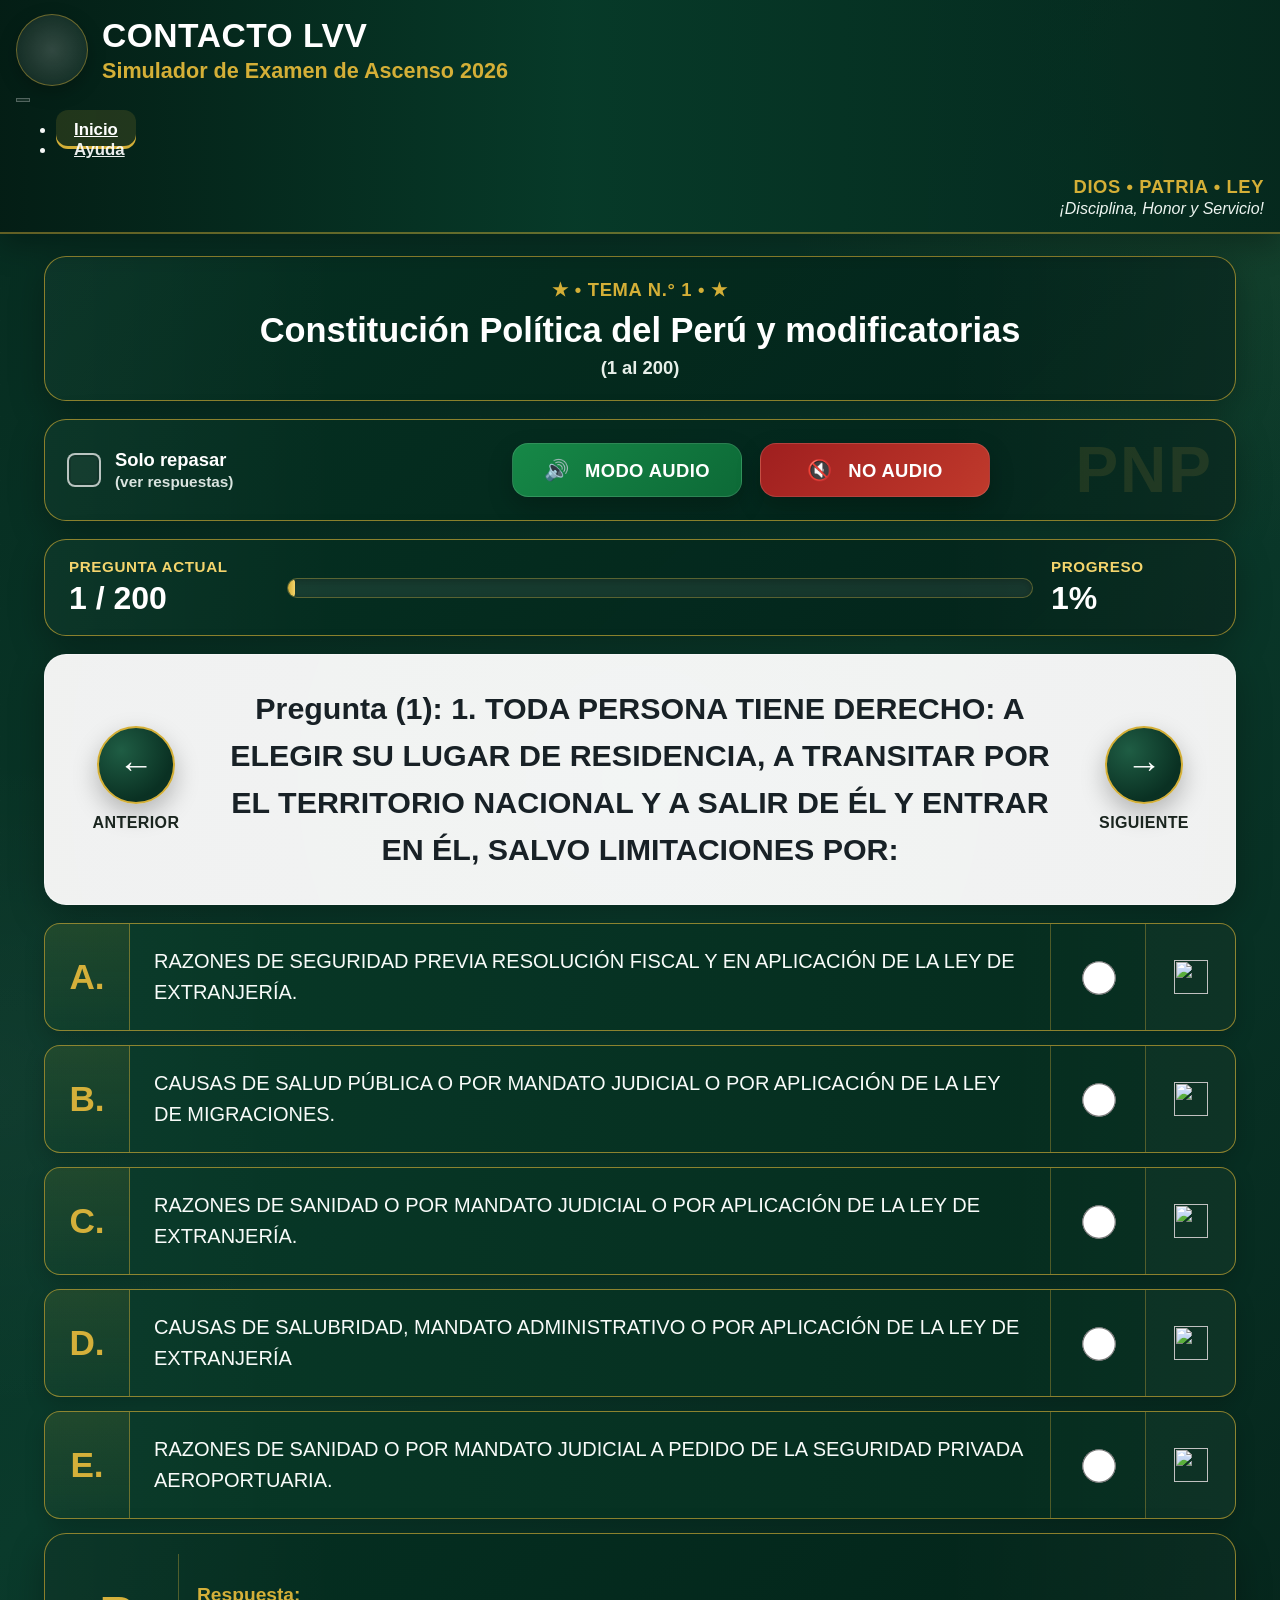
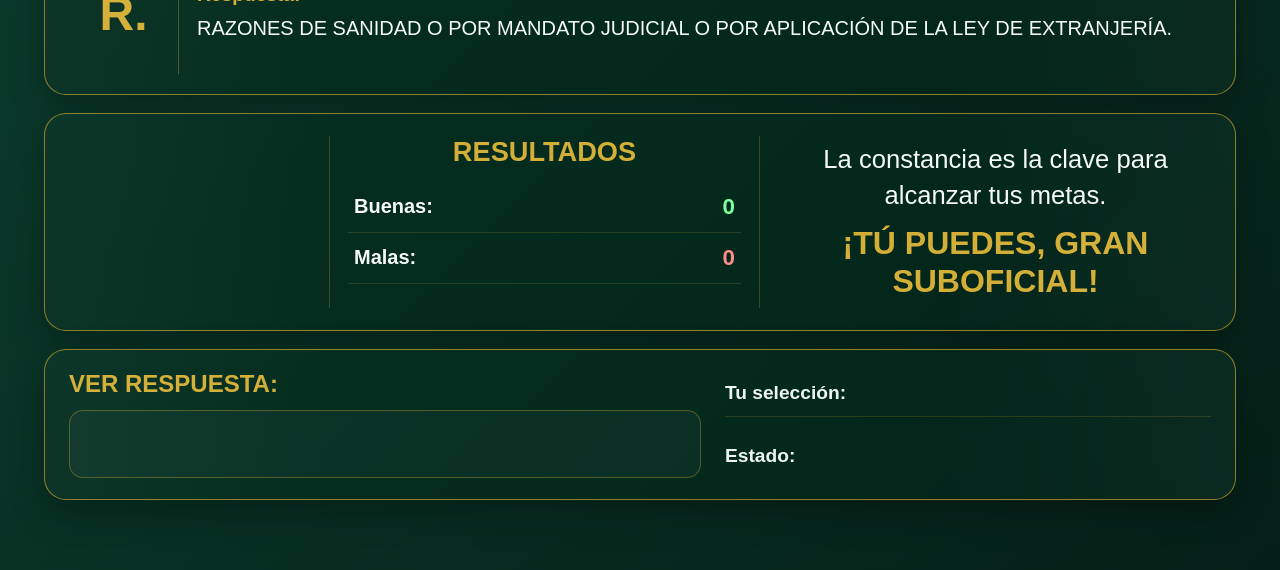
==== commit 73d3a8b9: "Update tema1.html" ====
--- a/tema1.html
+++ b/tema1.html
@@ -1,4 +1,3 @@
-
 <!doctype html>
 <html lang="es">
 
@@ -303,8 +302,6 @@
                 </div>
             </div>
         </section>
-
-        <!-- textarea oculto -->
     
         <textarea id="txtArea" cols="50" hidden="none">
 1. TODA PERSONA TIENE DERECHO: A ELEGIR SU LUGAR DE RESIDENCIA, A TRANSITAR POR EL TERRITORIO NACIONAL Y A SALIR DE ÉL Y ENTRAR EN ÉL, SALVO LIMITACIONES POR:
--- a/css/estilos-pnp.css
+++ b/css/estilos-pnp.css
@@ -0,0 +1,1055 @@
+:root{
+    --pnp-verde-1:#062b1f;
+    --pnp-verde-2:#0a3a2b;
+    --pnp-verde-3:#0f5132;
+    --pnp-verde-4:#146c43;
+    --pnp-dorado:#d4af37;
+    --pnp-dorado-claro:#f4d46a;
+    --pnp-blanco:#ffffff;
+    --pnp-texto:#f5f7f6;
+    --pnp-texto-suave:#d9e4df;
+    --pnp-borde:rgba(212,175,55,.65);
+    --pnp-sombra:0 12px 35px rgba(0,0,0,.28);
+    --pnp-sombra-soft:0 8px 20px rgba(0,0,0,.18);
+    --pnp-rojo:#9f1f1f;
+    --pnp-rojo-2:#c0392b;
+    --pnp-verde-ok:#4caf50;
+    --pnp-rojo-bad:#ef5350;
+    --radio:18px;
+}
+
+*{
+    box-sizing:border-box;
+}
+
+html, body{
+    margin:0;
+    padding:0;
+}
+
+body{
+    min-height:100vh;
+    font-family: "Segoe UI", Tahoma, Geneva, Verdana, sans-serif;
+    color:var(--pnp-texto);
+    background:
+        radial-gradient(circle at top right, rgba(212,175,55,.08), transparent 22%),
+        radial-gradient(circle at left center, rgba(255,255,255,.03), transparent 20%),
+        linear-gradient(135deg, var(--pnp-verde-1) 0%, var(--pnp-verde-2) 45%, #041f17 100%);
+    position:relative;
+    overflow-x:hidden;
+}
+
+/* =========================
+   FONDO DECORATIVO
+========================= */
+.fondo-pnp{
+    position:fixed;
+    inset:0;
+    pointer-events:none;
+    background-image:
+        linear-gradient(rgba(255,255,255,.02) 1px, transparent 1px),
+        linear-gradient(90deg, rgba(255,255,255,.02) 1px, transparent 1px);
+    background-size:32px 32px;
+    opacity:.35;
+    z-index:0;
+}
+
+/* =========================
+   CONTENEDOR GENERAL
+========================= */
+.contenedor-simulador{
+    position:relative;
+    z-index:2;
+    max-width:1220px;
+    margin:22px auto 40px;
+    padding:0 14px 30px;
+}
+
+/* =========================
+   HEADER / NAVBAR
+========================= */
+.header-pnp{
+    position:relative;
+    z-index:3;
+}
+
+.navbar-pnp{
+    background:
+        linear-gradient(90deg, rgba(4,29,21,.95), rgba(7,58,41,.96) 45%, rgba(5,40,29,.95));
+    border-bottom:2px solid rgba(212,175,55,.45);
+    box-shadow:0 10px 30px rgba(0,0,0,.30);
+    padding:14px 16px;
+}
+
+.brand-pnp{
+    display:flex;
+    align-items:center;
+    gap:14px;
+    color:#fff !important;
+    text-decoration:none;
+}
+
+.brand-logo{
+    width:72px;
+    height:72px;
+    border-radius:50%;
+    display:flex;
+    align-items:center;
+    justify-content:center;
+    background: radial-gradient(circle at center, rgba(255,255,255,.18), rgba(255,255,255,.03));
+    border:1px solid rgba(212,175,55,.45);
+    box-shadow:0 6px 18px rgba(0,0,0,.25);
+    overflow:hidden;
+    flex-shrink:0;
+}
+
+.brand-logo img{
+    width:58px;
+    height:58px;
+    object-fit:contain;
+}
+
+.brand-texto{
+    display:flex;
+    flex-direction:column;
+    line-height:1.1;
+}
+
+.brand-lvv{
+    font-size:2.1rem;
+    font-weight:900;
+    letter-spacing:.5px;
+    color:#fff;
+}
+
+.brand-texto small{
+    margin-top:4px;
+    font-size:1.35rem;
+    font-weight:700;
+    color:var(--pnp-dorado);
+}
+
+.nav-pnp .nav-link{
+    color:rgba(255,255,255,.92) !important;
+    font-weight:700;
+    font-size:1.05rem;
+    border-radius:12px;
+    padding:10px 18px !important;
+    margin-right:8px;
+    transition:all .25s ease;
+}
+
+.nav-pnp .nav-link:hover,
+.nav-pnp .nav-link.active{
+    background:rgba(212,175,55,.14);
+    color:#fff !important;
+    box-shadow:inset 0 -3px 0 var(--pnp-dorado);
+}
+
+.header-lema{
+    text-align:right;
+    color:#fff;
+}
+
+.lema-principal{
+    color:var(--pnp-dorado);
+    font-weight:900;
+    letter-spacing:.6px;
+    font-size:1.15rem;
+}
+
+.lema-secundario{
+    font-style:italic;
+    color:#eef5f1;
+    margin-top:2px;
+    font-size:1rem;
+}
+
+.navbar-toggler-pnp{
+    border:1px solid rgba(255,255,255,.25);
+    background:rgba(255,255,255,.08);
+}
+
+/* =========================
+   PANELES GENERALES
+========================= */
+.panel{
+    background:
+        linear-gradient(135deg, rgba(5,48,34,.96), rgba(3,35,25,.95));
+    border:1px solid var(--pnp-borde);
+    border-radius:22px;
+    box-shadow:var(--pnp-sombra);
+    position:relative;
+    overflow:hidden;
+}
+
+.panel::before{
+    content:"";
+    position:absolute;
+    inset:0;
+    background:linear-gradient(90deg, rgba(255,255,255,.03), transparent 25%, transparent 75%, rgba(255,255,255,.03));
+    pointer-events:none;
+}
+
+/* =========================
+   TEMA
+========================= */
+.panel-tema{
+    margin-bottom:18px;
+    min-height:145px;
+    display:grid;
+    grid-template-columns:110px 1fr 110px;
+    align-items:center;
+    padding:20px 22px;
+    gap:10px;
+}
+
+.tema-lateral{
+    display:flex;
+    justify-content:center;
+    align-items:center;
+}
+
+.tema-lateral img{
+    width:74px;
+    height:74px;
+    object-fit:contain;
+    filter:drop-shadow(0 4px 10px rgba(0,0,0,.25));
+}
+
+.tema-centro{
+    text-align:center;
+    padding:0 10px;
+}
+
+.tema-badge{
+    display:inline-block;
+    color:var(--pnp-dorado);
+    font-weight:900;
+    font-size:1.15rem;
+    letter-spacing:.7px;
+    margin-bottom:8px;
+}
+
+.tema-centro h1{
+    margin:0;
+    font-size:2.15rem;
+    font-weight:900;
+    line-height:1.25;
+    color:#fff;
+}
+
+.tema-centro h1 span{
+    display:block;
+    margin-top:4px;
+    font-size:1.15rem;
+    font-weight:700;
+    color:#e7efe9;
+}
+
+/* =========================
+   CONTROLES
+========================= */
+.panel-controles{
+    display:grid;
+    grid-template-columns:1.1fr 1.4fr .5fr;
+    align-items:center;
+    gap:18px;
+    padding:18px 22px;
+    margin-bottom:18px;
+}
+
+.controles-centro{
+    display:flex;
+    justify-content:center;
+    gap:18px;
+    flex-wrap:wrap;
+}
+
+.controles-der{
+    display:flex;
+    justify-content:flex-end;
+    align-items:center;
+}
+
+.marca-pnp{
+    font-size:4rem;
+    font-weight:900;
+    line-height:1;
+    color:rgba(212,175,55,.12);
+    letter-spacing:2px;
+    user-select:none;
+}
+
+/* checkbox custom */
+.check-custom{
+    display:flex;
+    align-items:center;
+    gap:14px;
+    cursor:pointer;
+    margin:0;
+    user-select:none;
+}
+
+.check-custom input{
+    display:none;
+}
+
+.check-box{
+    width:34px;
+    height:34px;
+    border-radius:8px;
+    border:2px solid rgba(255,255,255,.7);
+    background:rgba(255,255,255,.04);
+    box-shadow:inset 0 0 0 2px rgba(0,0,0,.12);
+    position:relative;
+    flex-shrink:0;
+    transition:all .2s ease;
+}
+
+.check-custom input:checked + .check-box{
+    background:linear-gradient(135deg, var(--pnp-dorado), var(--pnp-dorado-claro));
+    border-color:var(--pnp-dorado-claro);
+}
+
+.check-custom input:checked + .check-box::after{
+    content:"✓";
+    position:absolute;
+    inset:0;
+    display:flex;
+    align-items:center;
+    justify-content:center;
+    font-size:1.15rem;
+    font-weight:900;
+    color:#14301f;
+}
+
+.check-texto{
+    font-size:1.15rem;
+    font-weight:800;
+    color:#fff;
+    line-height:1.15;
+}
+
+.check-texto small{
+    display:block;
+    color:var(--pnp-texto-suave);
+    font-weight:600;
+    margin-top:3px;
+}
+
+/* botones */
+.btn-pnp{
+    border:none;
+    border-radius:16px;
+    padding:14px 28px;
+    font-size:1.15rem;
+    font-weight:900;
+    letter-spacing:.4px;
+    color:#fff;
+    cursor:pointer;
+    transition:all .25s ease;
+    box-shadow:0 10px 24px rgba(0,0,0,.22);
+    min-width:230px;
+}
+
+.btn-pnp:hover{
+    transform:translateY(-2px);
+    box-shadow:0 14px 28px rgba(0,0,0,.28);
+}
+
+.btn-pnp:active{
+    transform:translateY(0);
+}
+
+.btn-audio-verde{
+    background:linear-gradient(135deg, #168847, #0d6a37);
+    border:1px solid rgba(255,255,255,.12);
+}
+
+.btn-audio-rojo{
+    background:linear-gradient(135deg, #9f1f1f, #c0392b);
+    border:1px solid rgba(255,255,255,.12);
+}
+
+.icono-btn{
+    margin-right:10px;
+    font-size:1.1em;
+}
+
+/* =========================
+   PROGRESO / CONTADOR
+========================= */
+.panel-progreso{
+    display:grid;
+    grid-template-columns:200px 1fr 160px;
+    align-items:center;
+    gap:18px;
+    padding:18px 24px;
+    margin-bottom:18px;
+}
+
+.lbl-progreso{
+    display:block;
+    font-size:.95rem;
+    color:var(--pnp-dorado-claro);
+    font-weight:800;
+    text-transform:uppercase;
+    letter-spacing:.6px;
+    margin-bottom:5px;
+}
+
+#contadorPreguntas,
+#porcentajePreguntas{
+    margin:0;
+    font-size:2rem;
+    font-weight:900;
+    color:#fff;
+}
+
+.barra-progreso{
+    width:100%;
+    height:20px;
+    border-radius:999px;
+    overflow:hidden;
+    background:rgba(255,255,255,.08);
+    border:1px solid rgba(212,175,55,.35);
+    box-shadow:inset 0 2px 8px rgba(0,0,0,.25);
+}
+
+.barra-progreso-fill{
+    width:0%;
+    height:100%;
+    border-radius:999px;
+    background:linear-gradient(90deg, var(--pnp-dorado), var(--pnp-dorado-claro));
+    transition:width .35s ease;
+}
+
+/* =========================
+   PREGUNTA
+========================= */
+.panel-pregunta{
+    display:grid;
+    grid-template-columns:130px 1fr 130px;
+    align-items:center;
+    gap:18px;
+    padding:24px 26px;
+    margin-bottom:18px;
+    background:
+        radial-gradient(circle at center, rgba(255,255,255,.95), rgba(245,245,245,.98));
+    color:#0f1720;
+    border-color:rgba(255,255,255,.4);
+}
+
+.panel-pregunta::before{
+    background:none;
+}
+
+.pregunta-texto{
+    min-height:130px;
+    display:flex;
+    align-items:center;
+    justify-content:center;
+    text-align:center;
+    padding:6px 10px;
+}
+
+#parra1{
+    margin:0;
+    font-size:1.9rem;
+    line-height:1.55 !important;
+    font-weight:800;
+    color:#182126;
+}
+
+.pregunta-nav{
+    display:flex;
+    flex-direction:column;
+    align-items:center;
+    gap:10px;
+}
+
+.btn-nav-pregunta{
+    width:78px;
+    height:78px;
+    border-radius:50%;
+    border:2px solid var(--pnp-dorado);
+    background:
+        radial-gradient(circle at 30% 30%, #1f5d44, #0a3123 70%);
+    color:#fff;
+    font-size:2.2rem;
+    font-weight:900;
+    cursor:pointer;
+    box-shadow:0 10px 24px rgba(0,0,0,.25);
+    transition:all .25s ease;
+}
+
+.btn-nav-pregunta:hover{
+    transform:scale(1.05);
+    box-shadow:0 14px 30px rgba(0,0,0,.28);
+}
+
+.texto-nav{
+    font-size:1rem;
+    font-weight:900;
+    color:#1a251f;
+    letter-spacing:.4px;
+}
+
+/* =========================
+   OPCIONES
+========================= */
+.opcion-card{
+    display:grid;
+    grid-template-columns:85px 1fr 95px 90px;
+    align-items:center;
+    gap:0;
+    margin-bottom:14px;
+    background:
+        linear-gradient(90deg, rgba(8,57,40,.98), rgba(5,43,30,.98));
+    border:1px solid var(--pnp-borde);
+    border-radius:16px;
+    overflow:hidden;
+    box-shadow:var(--pnp-sombra-soft);
+    transition:all .25s ease;
+    position:relative;
+}
+
+.opcion-card:hover{
+    transform:translateY(-2px);
+    box-shadow:0 14px 28px rgba(0,0,0,.25);
+    border-color:rgba(244,212,106,.85);
+}
+
+.opcion-card::before{
+    content:"";
+    position:absolute;
+    inset:0;
+    background:linear-gradient(90deg, rgba(255,255,255,.02), transparent 20%, transparent 80%, rgba(255,255,255,.02));
+    pointer-events:none;
+}
+
+.opcion-letra{
+    height:100%;
+    min-height:88px;
+    display:flex;
+    align-items:center;
+    justify-content:center;
+    font-size:2.2rem;
+    font-weight:900;
+    color:var(--pnp-dorado);
+    border-right:1px solid rgba(212,175,55,.45);
+    background:linear-gradient(180deg, rgba(212,175,55,.10), rgba(212,175,55,.02));
+}
+
+.opcion-contenido{
+    padding:22px 24px;
+}
+
+.opcion-contenido p{
+    margin:0;
+    font-size:1.25rem;
+    line-height:1.55 !important;
+    color:#f8fbf9;
+    font-weight:500;
+}
+
+.opcion-radio{
+    display:flex;
+    justify-content:center;
+    align-items:center;
+    height:100%;
+    min-height:88px;
+    border-left:1px solid rgba(212,175,55,.35);
+}
+
+.opcion-radio input[type="radio"]{
+    width:30px;
+    height:30px;
+    cursor:pointer;
+    accent-color:var(--pnp-dorado);
+    transform:scale(1.12);
+}
+
+.opcion-estado{
+    display:flex;
+    justify-content:center;
+    align-items:center;
+    height:100%;
+    min-height:88px;
+    border-left:1px solid rgba(212,175,55,.35);
+    background:rgba(255,255,255,.02);
+}
+
+.opcion-estado img{
+    width:34px;
+    height:34px;
+    object-fit:contain;
+}
+
+/* =========================
+   RESPUESTA
+========================= */
+.panel-respuesta{
+    display:grid;
+    grid-template-columns:110px 1fr;
+    align-items:center;
+    gap:18px;
+    padding:20px 24px;
+    margin:14px 0 18px;
+}
+
+.respuesta-icono{
+    display:flex;
+    align-items:center;
+    justify-content:center;
+    min-height:120px;
+    font-size:3rem;
+    font-weight:900;
+    color:var(--pnp-dorado);
+    border-right:1px solid rgba(212,175,55,.35);
+}
+
+.respuesta-texto{
+    padding-right:8px;
+}
+
+.respuesta-titulo{
+    font-size:1.2rem;
+    font-weight:900;
+    color:var(--pnp-dorado);
+    margin-bottom:6px;
+}
+
+#parra7{
+    margin:0;
+    font-size:1.25rem;
+    line-height:1.6 !important;
+    color:#f6fbf8;
+}
+
+/* =========================
+   RESULTADOS
+========================= */
+.panel-resultados{
+    display:grid;
+    grid-template-columns:240px 1fr 1fr;
+    align-items:center;
+    gap:20px;
+    padding:22px 24px;
+    margin-bottom:18px;
+}
+
+.resultado-escudo{
+    display:flex;
+    align-items:center;
+    justify-content:center;
+}
+
+.resultado-escudo img{
+    width:130px;
+    height:130px;
+    object-fit:contain;
+    filter:drop-shadow(0 6px 12px rgba(0,0,0,.25));
+}
+
+.resultado-marcadores{
+    padding:0 18px;
+    border-left:1px solid rgba(212,175,55,.25);
+    border-right:1px solid rgba(212,175,55,.25);
+}
+
+.resultado-marcadores h3{
+    margin:0 0 14px;
+    color:var(--pnp-dorado);
+    font-size:1.7rem;
+    font-weight:900;
+    text-align:center;
+}
+
+.marcador-item{
+    display:flex;
+    justify-content:space-between;
+    align-items:center;
+    padding:12px 6px;
+    border-bottom:1px solid rgba(212,175,55,.18);
+    font-size:1.25rem;
+    gap:14px;
+}
+
+.marcador-item:last-child{
+    border-bottom:none;
+}
+
+.marcador-label{
+    font-weight:800;
+    color:#f6fbf8;
+}
+
+#verbuenas{
+    color:#7dff9f;
+    font-weight:900;
+    font-size:1.4rem;
+}
+
+#vermalas{
+    color:#ff8b8b;
+    font-weight:900;
+    font-size:1.4rem;
+}
+
+#malucas{
+    display:block;
+    width:100%;
+    color:var(--pnp-dorado-claro);
+    font-weight:800;
+    font-size:1.2rem;
+}
+
+.resultado-frase{
+    text-align:center;
+    padding:0 10px;
+}
+
+.resultado-frase p{
+    margin:0 0 10px;
+    font-size:1.6rem;
+    line-height:1.4;
+    color:#f5fbf7;
+}
+
+.resultado-frase strong{
+    display:block;
+    color:var(--pnp-dorado);
+    font-size:2rem;
+    line-height:1.2;
+}
+
+/* =========================
+   PANEL FINAL
+========================= */
+.panel-info-final{
+    display:grid;
+    grid-template-columns:1.3fr 1fr;
+    gap:24px;
+    padding:20px 24px;
+}
+
+.info-columna h4{
+    margin:0 0 12px;
+    font-size:1.5rem;
+    color:var(--pnp-dorado);
+    font-weight:900;
+}
+
+.caja-respuesta{
+    min-height:68px;
+    border:1px solid rgba(212,175,55,.35);
+    border-radius:14px;
+    background:rgba(255,255,255,.03);
+    padding:16px 18px;
+    display:flex;
+    align-items:center;
+}
+
+#respuesta{
+    margin:0;
+    color:#f8fbf9;
+    font-size:1.15rem;
+    line-height:1.45;
+}
+
+.info-estado{
+    display:flex;
+    flex-direction:column;
+    justify-content:center;
+    gap:16px;
+}
+
+.dato-estado{
+    display:flex;
+    justify-content:space-between;
+    align-items:center;
+    gap:14px;
+    padding:12px 0;
+    border-bottom:1px solid rgba(212,175,55,.18);
+    font-size:1.2rem;
+}
+
+.dato-estado:last-child{
+    border-bottom:none;
+}
+
+.dato-label{
+    color:#eef6f1;
+    font-weight:700;
+}
+
+#seleccion,
+#verbandera{
+    color:var(--pnp-dorado-claro);
+    font-weight:900;
+    font-size:1.35rem;
+}
+
+/* =========================
+   TEXTAREA OCULTO
+========================= */
+#txtArea{
+    width:100%;
+    margin-top:18px;
+    border-radius:14px;
+    padding:14px;
+    border:1px solid rgba(212,175,55,.28);
+    background:rgba(255,255,255,.05);
+    color:#fff;
+}
+
+/* =========================
+   UTILIDADES DE ESTADO
+   (si luego tu JS quiere agregar clases)
+========================= */
+.correcta{
+    border-color:#7dff9f !important;
+    box-shadow:0 0 0 1px rgba(125,255,159,.25), 0 12px 30px rgba(0,0,0,.25) !important;
+}
+
+.incorrecta{
+    border-color:#ff8b8b !important;
+    box-shadow:0 0 0 1px rgba(255,139,139,.25), 0 12px 30px rgba(0,0,0,.25) !important;
+}
+
+.oculto{
+    display:none !important;
+}
+
+/* =========================
+   RESPONSIVE
+========================= */
+@media (max-width: 1200px){
+    .tema-centro h1{
+        font-size:1.8rem;
+    }
+
+    #parra1{
+        font-size:1.55rem;
+    }
+
+    .opcion-contenido p{
+        font-size:1.12rem;
+    }
+
+    #parra7{
+        font-size:1.12rem;
+    }
+
+    .resultado-frase p{
+        font-size:1.35rem;
+    }
+
+    .resultado-frase strong{
+        font-size:1.6rem;
+    }
+}
+
+@media (max-width: 992px){
+    .brand-lvv{
+        font-size:1.6rem;
+    }
+
+    .brand-texto small{
+        font-size:1rem;
+    }
+
+    .header-lema{
+        text-align:left;
+        margin-top:12px;
+    }
+
+    .panel-tema{
+        grid-template-columns:90px 1fr 90px;
+    }
+
+    .panel-controles{
+        grid-template-columns:1fr;
+    }
+
+    .controles-centro{
+        justify-content:flex-start;
+    }
+
+    .controles-der{
+        justify-content:flex-start;
+    }
+
+    .panel-progreso{
+        grid-template-columns:1fr;
+    }
+
+    .panel-pregunta{
+        grid-template-columns:100px 1fr 100px;
+    }
+
+    #parra1{
+        font-size:1.35rem;
+    }
+
+    .panel-resultados{
+        grid-template-columns:1fr;
+        text-align:center;
+    }
+
+    .resultado-marcadores{
+        border-left:none;
+        border-right:none;
+        border-top:1px solid rgba(212,175,55,.25);
+        border-bottom:1px solid rgba(212,175,55,.25);
+        padding:18px 0;
+    }
+
+    .panel-info-final{
+        grid-template-columns:1fr;
+    }
+}
+
+@media (max-width: 768px){
+    .contenedor-simulador{
+        margin-top:16px;
+    }
+
+    .brand-pnp{
+        align-items:flex-start;
+    }
+
+    .brand-logo{
+        width:58px;
+        height:58px;
+    }
+
+    .brand-logo img{
+        width:44px;
+        height:44px;
+    }
+
+    .brand-lvv{
+        font-size:1.3rem;
+    }
+
+    .brand-texto small{
+        font-size:.92rem;
+    }
+
+    .panel-tema{
+        grid-template-columns:1fr;
+        text-align:center;
+    }
+
+    .tema-lateral-right{
+        display:none;
+    }
+
+    .tema-centro h1{
+        font-size:1.4rem;
+    }
+
+    .tema-centro h1 span{
+        font-size:1rem;
+    }
+
+    .btn-pnp{
+        width:100%;
+        min-width:unset;
+    }
+
+    .panel-pregunta{
+        grid-template-columns:1fr;
+        text-align:center;
+    }
+
+    .pregunta-nav{
+        flex-direction:row;
+        justify-content:center;
+    }
+
+    #parra1{
+        font-size:1.15rem;
+    }
+
+    .opcion-card{
+        grid-template-columns:64px 1fr 72px;
+    }
+
+    .opcion-estado{
+        display:none;
+    }
+
+    .opcion-letra{
+        min-height:74px;
+        font-size:1.7rem;
+    }
+
+    .opcion-contenido{
+        padding:16px 14px;
+    }
+
+    .opcion-contenido p{
+        font-size:1rem;
+    }
+
+    .opcion-radio{
+        min-height:74px;
+    }
+
+    .panel-respuesta{
+        grid-template-columns:1fr;
+    }
+
+    .respuesta-icono{
+        min-height:70px;
+        border-right:none;
+        border-bottom:1px solid rgba(212,175,55,.35);
+    }
+
+    .resultado-frase p{
+        font-size:1.15rem;
+    }
+
+    .resultado-frase strong{
+        font-size:1.35rem;
+    }
+}
+
+@media (max-width: 480px){
+    .contenedor-simulador{
+        padding:0 10px 24px;
+    }
+
+    .panel,
+    .opcion-card{
+        border-radius:16px;
+    }
+
+    .panel-tema,
+    .panel-controles,
+    .panel-progreso,
+    .panel-pregunta,
+    .panel-resultados,
+    .panel-info-final{
+        padding:16px;
+    }
+
+    .btn-nav-pregunta{
+        width:62px;
+        height:62px;
+        font-size:1.8rem;
+    }
+
+    .texto-nav{
+        font-size:.9rem;
+    }
+
+    #contadorPreguntas,
+    #porcentajePreguntas{
+        font-size:1.5rem;
+    }
+}
